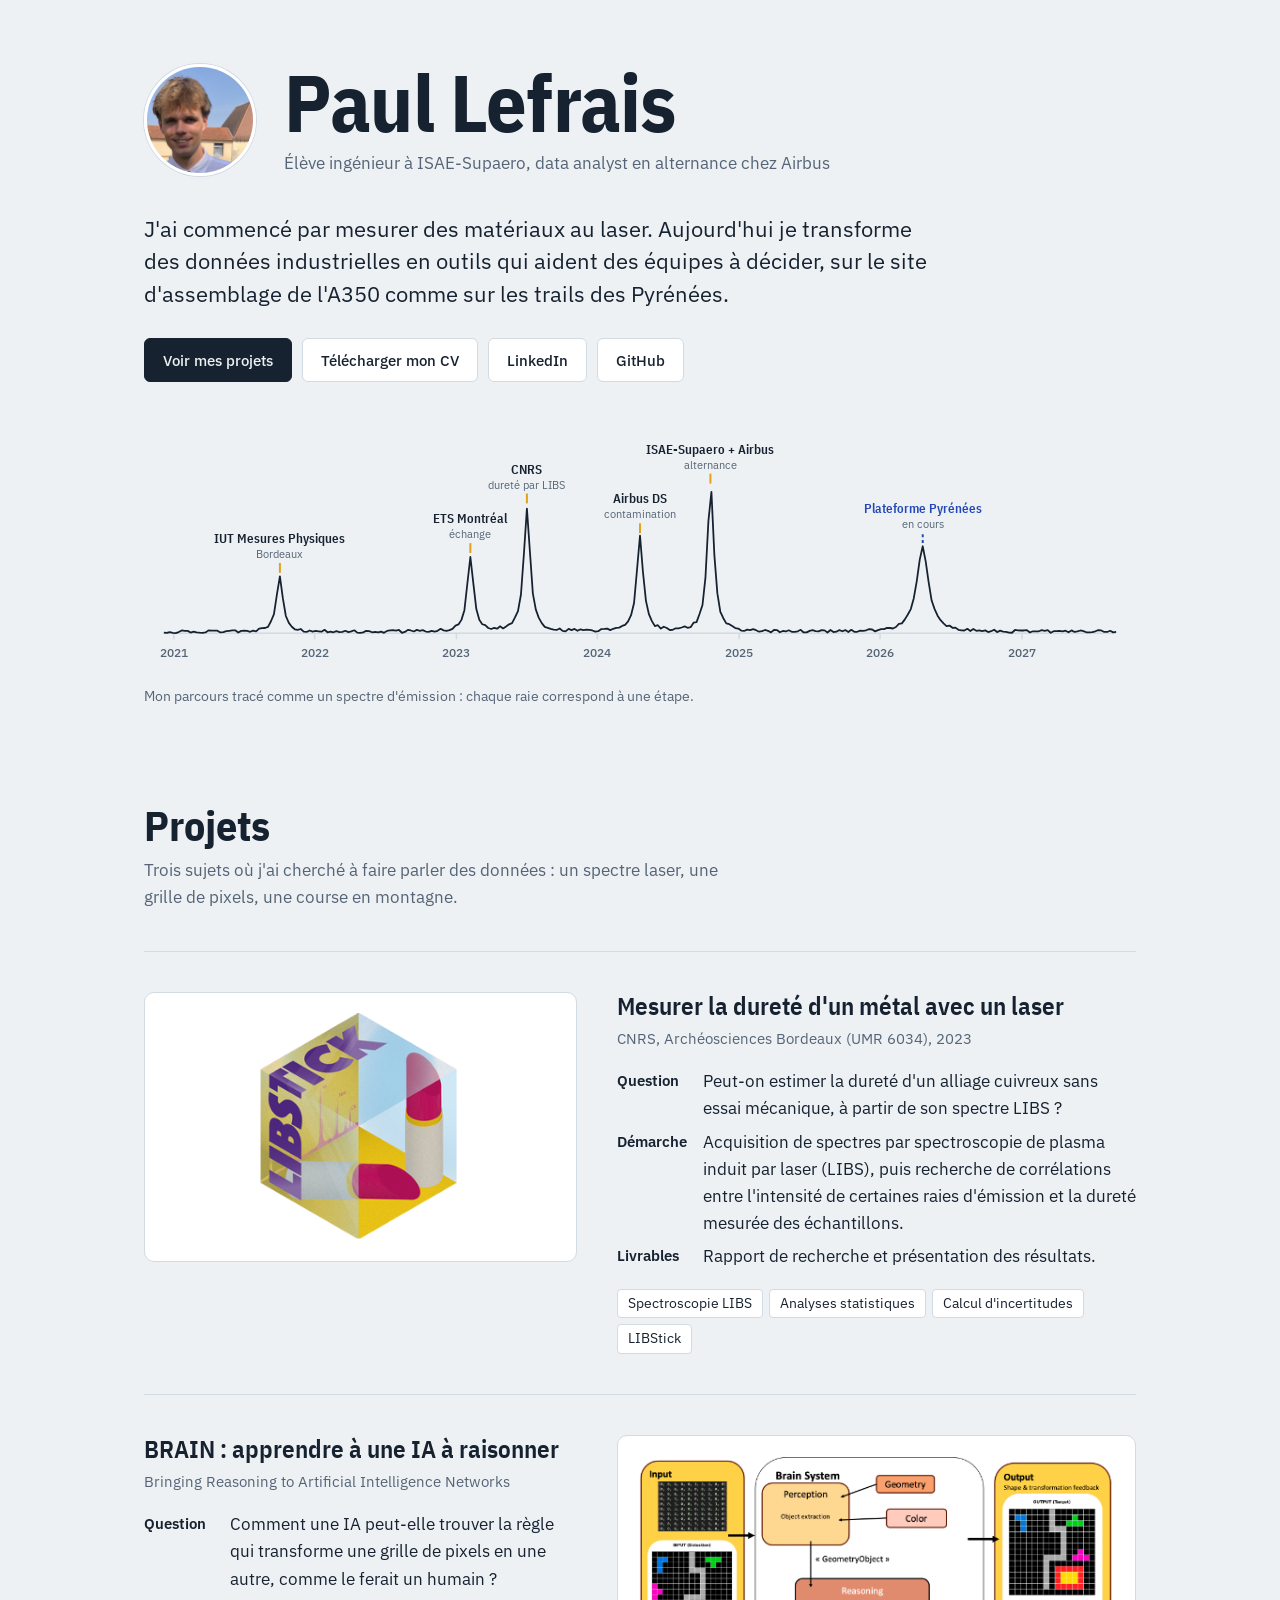
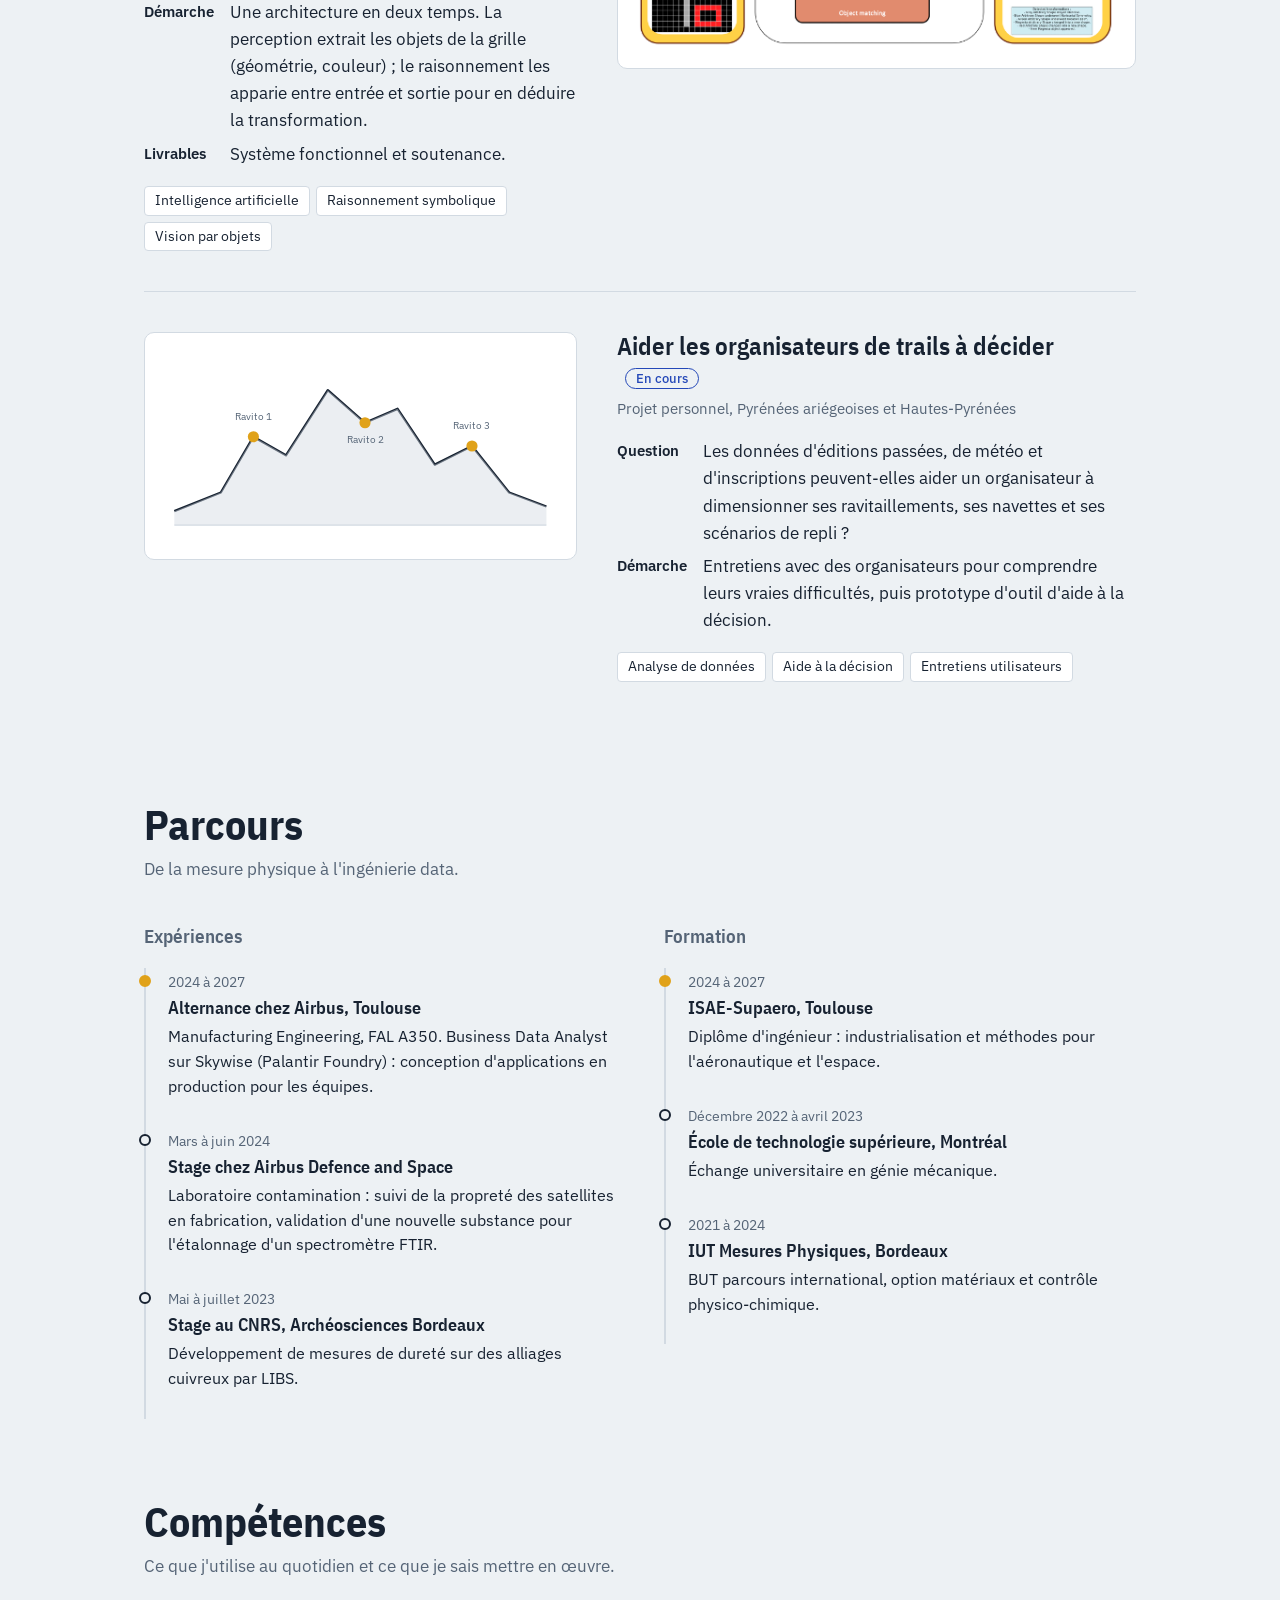
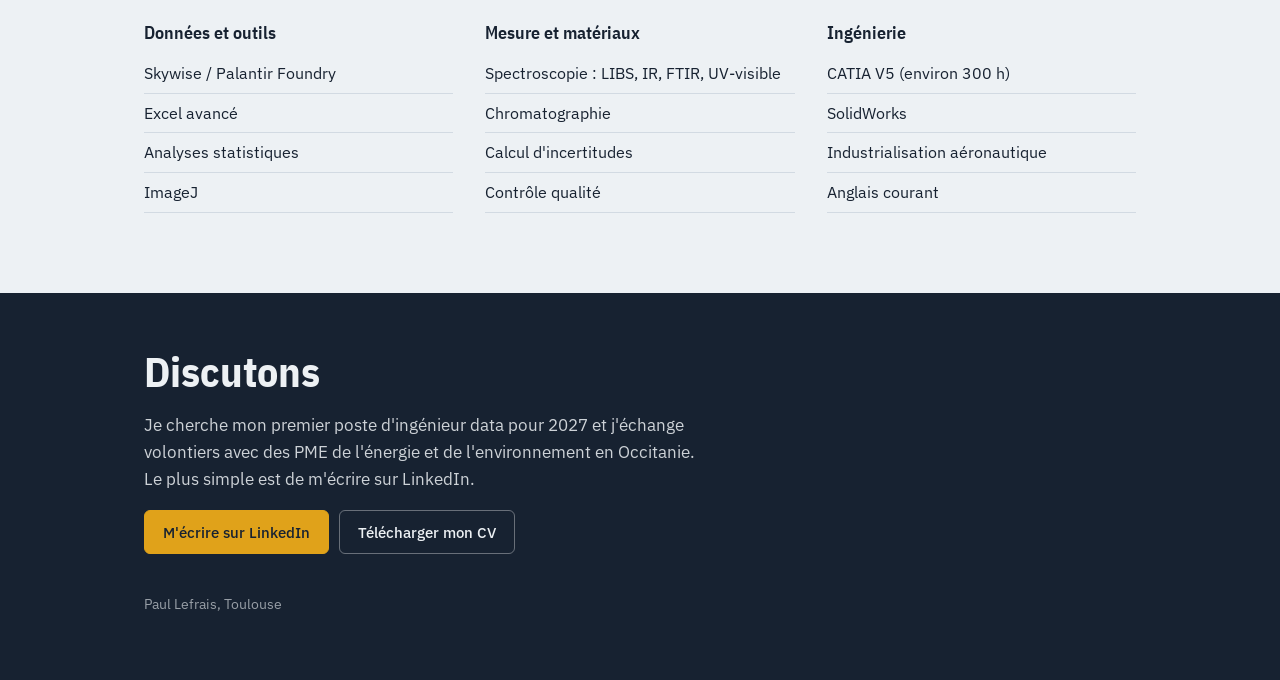
==== index.html @ ea4e1dd1 "Add files via upload" ====
<!DOCTYPE html>
<html lang="fr">
<head>
<meta charset="utf-8">
<meta name="viewport" content="width=device-width, initial-scale=1, viewport-fit=cover">
<title>Paul Lefrais | Ingénieur data, de la mesure à la décision</title>
<meta name="description" content="Élève ingénieur à ISAE-Supaero et data analyst en alternance chez Airbus. Projets : dureté des métaux par LIBS, raisonnement en IA, aide à la décision pour les trails pyrénéens.">
<meta property="og:title" content="Paul Lefrais | De la mesure à la décision">
<meta property="og:description" content="Élève ingénieur ISAE-Supaero, data analyst en alternance chez Airbus.">
<meta property="og:image" content="photo.jpg">
<link rel="icon" href="data:image/svg+xml,<svg xmlns='http://www.w3.org/2000/svg' viewBox='0 0 32 32'><rect width='32' height='32' rx='6' fill='%23172231'/><path d='M4 24 L10 24 L13 10 L16 24 L19 18 L22 24 L28 24' stroke='%23F2B632' stroke-width='2.5' fill='none'/></svg>">
<link rel="preconnect" href="https://fonts.googleapis.com">
<link rel="preconnect" href="https://fonts.gstatic.com" crossorigin>
<link href="https://fonts.googleapis.com/css2?family=IBM+Plex+Sans+Condensed:wght@500;600;700&family=IBM+Plex+Sans:ital,wght@0,400;0,500;0,600;1,400&display=swap" rel="stylesheet">
<style>
:root{
  --mist:#EDF1F4; --paper:#FFFFFF; --ink:#172231; --muted:#556476;
  --rule:#D2DAE2; --accent:#2448B8; --signal:#E0A21A;
  --sans:"IBM Plex Sans",system-ui,-apple-system,"Segoe UI",Roboto,sans-serif;
  --cond:"IBM Plex Sans Condensed","Arial Narrow",system-ui,sans-serif;
  box-sizing:border-box;
  padding-top:env(safe-area-inset-top,0px); padding-bottom:env(safe-area-inset-bottom,0px);
}
@media (prefers-color-scheme:dark){
  :root:not([data-theme="light"]){
    --mist:#0F1722; --paper:#162131; --ink:#E6ECF2; --muted:#9AA9BA;
    --rule:#2A3950; --accent:#7F9CFF; --signal:#F2B632;
  }
}
:root[data-theme="dark"]{
  --mist:#0F1722; --paper:#162131; --ink:#E6ECF2; --muted:#9AA9BA;
  --rule:#2A3950; --accent:#7F9CFF; --signal:#F2B632;
}
*,*::before,*::after{box-sizing:inherit}
html{scroll-behavior:smooth; scroll-padding-top:env(safe-area-inset-top,0px)}
body{margin:0; background:var(--mist); color:var(--ink); font:400 1.0625rem/1.6 var(--sans); -webkit-font-smoothing:antialiased}
img{max-width:100%; height:auto; display:block}
a{color:var(--accent); text-underline-offset:3px}
a:focus-visible,button:focus-visible{outline:3px solid var(--signal); outline-offset:3px; border-radius:4px}
.wrap{max-width:1040px; margin:0 auto; padding:0 24px}

/* ---------- Hero ---------- */
.hero{padding:64px 0 24px}
.id{display:flex; gap:28px; align-items:center}
.id img{width:112px; height:112px; border-radius:50%; object-fit:cover; flex:none; border:3px solid var(--paper); box-shadow:0 0 0 1px var(--rule)}
h1{font:700 clamp(2.8rem,7vw,5rem)/0.95 var(--cond); letter-spacing:-0.01em; margin:0}
.role{margin:10px 0 0; color:var(--muted); font-size:1.05rem}
.pitch{max-width:62ch; font-size:clamp(1.15rem,2.2vw,1.35rem); line-height:1.5; margin:36px 0 28px}
.actions{display:flex; flex-wrap:wrap; gap:10px}
.btn{display:inline-flex; align-items:center; gap:8px; padding:11px 18px; border-radius:6px; font:500 0.95rem var(--sans); text-decoration:none; border:1px solid var(--rule); color:var(--ink); background:var(--paper)}
.btn:hover{border-color:var(--ink)}
.btn.primary{background:var(--ink); color:var(--mist); border-color:var(--ink)}
.btn.primary:hover{background:var(--accent); border-color:var(--accent)}

/* ---------- Spectrum ---------- */
.spec-box{margin:48px 0 0; overflow-x:auto; -webkit-overflow-scrolling:touch}
.spectrum{width:100%; min-width:760px; height:auto; display:block}
.spectrum .axis,.spectrum .tick{stroke:var(--rule); stroke-width:1.5}
.spectrum .year{font:500 12px var(--sans); fill:var(--muted); text-anchor:middle}
.spectrum .trace{fill:none; stroke:var(--ink); stroke-width:1.8; stroke-linejoin:round; stroke-dasharray:1; stroke-dashoffset:0}
.spectrum .lead{stroke:var(--signal); stroke-width:2}
.spectrum .p1{font:600 13px var(--cond); fill:var(--ink); text-anchor:middle}
.spectrum .p2{font:400 11.5px var(--sans); fill:var(--muted); text-anchor:middle}
.spectrum .current .p1{fill:var(--accent)}
.spectrum .current .lead{stroke:var(--accent); stroke-dasharray:3 3}
.swipe{display:none}
@media (max-width:760px){.swipe{display:inline}}
.spec-caption{font-size:0.9rem; color:var(--muted); margin:6px 0 0}
@media (prefers-reduced-motion:no-preference){
  .spectrum .trace{stroke-dashoffset:1; animation:draw 2.2s cubic-bezier(.45,.05,.25,1) .2s forwards}
  .spectrum .peak{opacity:0; animation:show .5s ease forwards}
  .spectrum .peak:nth-of-type(1){animation-delay:.6s}
  .spectrum .peak:nth-of-type(2){animation-delay:.9s}
  .spectrum .peak:nth-of-type(3){animation-delay:1.05s}
  .spectrum .peak:nth-of-type(4){animation-delay:1.35s}
  .spectrum .peak:nth-of-type(5){animation-delay:1.5s}
  .spectrum .peak:nth-of-type(6){animation-delay:2s}
}
@keyframes draw{to{stroke-dashoffset:0}}
@keyframes show{to{opacity:1}}

/* ---------- Sections ---------- */
section{padding:72px 0 8px}
h2{font:700 clamp(1.9rem,4vw,2.6rem)/1.1 var(--cond); margin:0 0 8px}
.lede{color:var(--muted); margin:0 0 40px; max-width:60ch}

/* Projects */
.project{display:grid; grid-template-columns:minmax(0,5fr) minmax(0,6fr); gap:40px; align-items:start; padding:40px 0; border-top:1px solid var(--rule)}
.project:nth-of-type(even) .fig{order:2}
.fig{background:var(--paper); border:1px solid var(--rule); border-radius:10px; padding:20px; display:flex; align-items:center; justify-content:center; min-height:220px}
.fig.logo img{max-width:200px}
.fig svg{width:100%; height:auto}
.project h3{font:600 1.55rem/1.2 var(--cond); margin:0 0 4px}
.ctx{color:var(--muted); font-size:0.95rem; margin:0 0 18px}
.status{display:inline-block; font:500 0.8rem var(--sans); color:var(--accent); border:1px solid currentColor; border-radius:99px; padding:1px 10px; margin-left:8px; vertical-align:middle}
.project dl{margin:0; display:grid; grid-template-columns:auto 1fr; gap:6px 16px}
.project dt{font-weight:600; font-size:0.95rem}
.project dd{margin:0; max-width:58ch}
.tools{display:flex; flex-wrap:wrap; gap:6px; margin:18px 0 0; padding:0; list-style:none}
.tools li{font-size:0.85rem; padding:3px 10px; border-radius:4px; background:var(--paper); border:1px solid var(--rule)}
.links{margin:16px 0 0; display:flex; gap:18px; flex-wrap:wrap; font-weight:500}

/* Timeline */
.cols{display:grid; grid-template-columns:1fr 1fr; gap:48px}
h3.col{font:600 1.2rem var(--cond); margin:0 0 20px; color:var(--muted)}
.tl{list-style:none; margin:0; padding:0; border-left:2px solid var(--rule)}
.tl li{position:relative; padding:0 0 28px 22px}
.tl li::before{content:""; position:absolute; left:-7px; top:7px; width:12px; height:12px; border-radius:50%; background:var(--mist); border:2px solid var(--ink)}
.tl li.now::before{background:var(--signal); border-color:var(--signal)}
.when{font-size:0.88rem; color:var(--muted)}
.tl strong{display:block; font:600 1.1rem/1.3 var(--cond); margin:2px 0 4px}
.tl p{margin:0; font-size:0.97rem}

/* Skills */
.skills{display:grid; grid-template-columns:repeat(3,minmax(0,1fr)); gap:32px}
.skills h3{font:600 1.15rem var(--cond); margin:0 0 10px}
.skills ul{margin:0; padding:0; list-style:none}
.skills li{padding:7px 0; border-bottom:1px solid var(--rule); font-size:0.97rem}

/* Contact */
.contact{margin:72px 0 0; padding:56px 0 64px; background:var(--ink); color:var(--mist)}
.contact h2{color:var(--mist)}
.contact p{max-width:56ch; opacity:.85}
.contact .btn{background:transparent; color:var(--mist); border-color:rgba(255,255,255,.35)}
.contact .btn:hover{border-color:var(--signal)}
.contact .btn.primary{background:var(--signal); color:#172231; border-color:var(--signal)}
footer{font-size:0.85rem; opacity:.6; margin-top:40px}

@media (max-width:760px){
  .hero{padding-top:40px}
  .id{gap:18px}
  .id img{width:84px; height:84px}
  .project{grid-template-columns:1fr; gap:24px}
  .project:nth-of-type(even) .fig{order:0}
  .cols,.skills{grid-template-columns:1fr; gap:36px}
}
</style>
</head>
<body>

<header class="hero"><div class="wrap">
  <div class="id">
    <img src="photo.jpg" alt="Photo de Paul Lefrais" width="112" height="112">
    <div>
      <h1>Paul Lefrais</h1>
      <p class="role">Élève ingénieur à ISAE-Supaero, data analyst en alternance chez Airbus</p>
    </div>
  </div>
  <p class="pitch">J'ai commencé par mesurer des matériaux au laser. Aujourd'hui je transforme des données industrielles en outils qui aident des équipes à décider, sur le site d'assemblage de l'A350 comme sur les trails des Pyrénées.</p>
  <nav class="actions" aria-label="Liens principaux">
    <a class="btn primary" href="#projets">Voir mes projets</a>
    <a class="btn" href="cv.pdf" download>Télécharger mon CV</a>
    <a class="btn" href="https://www.linkedin.com/in/paullefrais" target="_blank" rel="noopener">LinkedIn</a>
    <a class="btn" href="https://github.com/paullefrais" target="_blank" rel="noopener">GitHub</a>
  </nav>
  <figure class="spec-box" style="margin-left:0;margin-right:0">
    <svg class="spectrum" viewBox="0 0 1000 250" role="img" aria-labelledby="spec-t spec-d"><title id="spec-t">Mon parcours sous forme de spectre</title><desc id="spec-d">Chaque pic correspond à une étape : IUT Mesures Physiques, ETS Montréal, CNRS, Airbus Defence and Space, ISAE-Supaero et Airbus, plateforme Pyrénées.</desc>
<line class="axis" x1="20" y1="205" x2="980" y2="205"/>
<line class="tick" x1="30" y1="205" x2="30" y2="211"/><text class="year" x="30" y="229">2021</text>
<line class="tick" x1="172" y1="205" x2="172" y2="211"/><text class="year" x="172" y="229">2022</text>
<line class="tick" x1="315" y1="205" x2="315" y2="211"/><text class="year" x="315" y="229">2023</text>
<line class="tick" x1="457" y1="205" x2="457" y2="211"/><text class="year" x="457" y="229">2024</text>
<line class="tick" x1="600" y1="205" x2="600" y2="211"/><text class="year" x="600" y="229">2025</text>
<line class="tick" x1="742" y1="205" x2="742" y2="211"/><text class="year" x="742" y="229">2026</text>
<line class="tick" x1="885" y1="205" x2="885" y2="211"/><text class="year" x="885" y="229">2027</text>
<path class="trace" pathLength="1" d="M20,204.2 L23,204.6 L26,203.7 L29,204.4 L32,204.7 L35,203.7 L38,202.1 L41,202.4 L44,202.5 L47,204.2 L50,203.2 L53,204.0 L56,204.3 L59,204.5 L62,204.1 L65,202.0 L68,202.3 L71,202.3 L74,202.3 L77,204.1 L80,203.7 L83,202.8 L86,202.4 L89,202.0 L92,201.9 L95,204.2 L98,202.5 L101,202.2 L104,202.6 L107,203.4 L110,202.3 L113,203.1 L116,200.2 L119,199.7 L122,199.6 L125,198.4 L128,192.8 L131,185.6 L134,165.6 L137,147.5 L140,169.8 L143,187.5 L146,194.4 L149,198.3 L152,200.9 L155,201.4 L158,200.6 L161,203.3 L164,203.6 L167,202.1 L170,203.2 L173,202.6 L176,202.9 L179,203.3 L182,201.4 L185,203.9 L188,203.3 L191,203.9 L194,202.7 L197,203.8 L200,203.5 L203,202.4 L206,203.7 L209,203.0 L212,201.9 L215,204.3 L218,204.5 L221,204.0 L224,202.4 L227,202.8 L230,203.9 L233,203.6 L236,204.1 L239,203.2 L242,204.5 L245,202.5 L248,201.9 L251,201.7 L254,202.3 L257,201.6 L260,204.4 L263,203.6 L266,201.5 L269,202.1 L272,203.1 L275,201.5 L278,202.4 L281,201.7 L284,203.2 L287,203.4 L290,202.6 L293,203.3 L296,202.4 L299,200.4 L302,202.0 L305,202.5 L308,201.8 L311,200.5 L314,197.2 L317,196.0 L320,191.4 L323,181.6 L326,154.5 L329,128.0 L332,154.6 L335,180.5 L338,191.3 L341,195.8 L344,196.7 L347,199.6 L350,200.6 L353,199.5 L356,200.3 L359,197.9 L362,200.0 L365,198.0 L368,195.9 L371,194.7 L374,188.9 L377,182.6 L380,165.8 L383,124.5 L386,79.3 L389,122.2 L392,164.9 L395,181.1 L398,189.4 L401,194.7 L404,198.5 L407,199.4 L410,200.4 L413,201.2 L416,201.6 L419,200.1 L422,202.5 L425,203.0 L428,200.5 L431,201.7 L434,200.5 L437,202.4 L440,200.9 L443,201.7 L446,201.3 L449,201.4 L452,202.1 L455,203.3 L458,202.8 L461,200.7 L464,200.5 L467,200.2 L470,201.7 L473,200.4 L476,199.4 L479,199.2 L482,197.5 L485,196.5 L488,193.0 L491,186.7 L494,174.4 L497,140.9 L500,106.4 L503,143.4 L506,172.2 L509,185.7 L512,192.7 L515,197.6 L518,196.8 L521,200.2 L524,198.3 L527,199.6 L530,201.6 L533,201.4 L536,199.9 L539,199.9 L542,199.1 L545,198.0 L548,199.4 L551,198.8 L554,194.2 L557,193.7 L560,185.5 L563,176.4 L566,148.5 L569,91.3 L572,62.3 L575,126.7 L578,164.7 L581,183.3 L584,189.7 L587,194.9 L590,195.7 L593,197.6 L596,199.6 L599,200.2 L602,202.2 L605,202.6 L608,201.2 L611,201.8 L614,200.8 L617,201.8 L620,203.3 L623,202.7 L626,201.6 L629,202.4 L632,204.0 L635,201.6 L638,201.7 L641,203.9 L644,202.6 L647,203.1 L650,201.9 L653,203.4 L656,203.6 L659,202.9 L662,201.4 L665,204.1 L668,204.0 L671,202.5 L674,201.7 L677,202.8 L680,203.0 L683,201.7 L686,202.0 L689,204.1 L692,201.6 L695,203.7 L698,203.3 L701,201.7 L704,202.9 L707,201.7 L710,203.6 L713,201.4 L716,203.4 L719,203.4 L722,202.3 L725,202.6 L728,201.9 L731,200.7 L734,201.1 L737,203.0 L740,201.8 L743,200.8 L746,200.7 L749,199.5 L752,199.6 L755,200.1 L758,198.6 L761,195.4 L764,194.9 L767,190.9 L770,186.0 L773,180.5 L776,169.5 L779,152.3 L782,130.7 L785,117.2 L788,132.4 L791,153.5 L794,171.9 L797,180.6 L800,187.2 L803,191.7 L806,194.9 L809,197.7 L812,197.1 L815,199.4 L818,199.2 L821,201.4 L824,202.0 L827,202.1 L830,200.4 L833,202.6 L836,200.6 L839,202.4 L842,201.9 L845,202.7 L848,202.0 L851,203.7 L854,202.8 L857,201.3 L860,203.7 L863,202.3 L866,203.3 L869,203.4 L872,204.3 L875,204.4 L878,201.6 L881,202.0 L884,202.1 L887,202.1 L890,201.7 L893,204.1 L896,202.9 L899,203.1 L902,202.9 L905,201.8 L908,202.4 L911,201.8 L914,204.4 L917,202.8 L920,202.7 L923,202.5 L926,202.9 L929,202.3 L932,203.9 L935,202.0 L938,203.6 L941,203.0 L944,202.1 L947,202.7 L950,203.9 L953,204.1 L956,203.8 L959,202.9 L962,201.8 L965,202.1 L968,203.6 L971,203.6 L974,202.4 L977,204.0 L980,203.6"/>
<g class="peak"><line class="lead" x1="137" y1="144" x2="137" y2="134"/><text class="p1" x="137" y="114">IUT Mesures Physiques</text><text class="p2" x="137" y="129">Bordeaux</text></g>
<g class="peak"><line class="lead" x1="329" y1="124" x2="329" y2="114"/><text class="p1" x="329" y="94">ETS Montréal</text><text class="p2" x="329" y="109">échange</text></g>
<g class="peak"><line class="lead" x1="386" y1="74" x2="386" y2="64"/><text class="p1" x="386" y="44">CNRS</text><text class="p2" x="386" y="59">dureté par LIBS</text></g>
<g class="peak"><line class="lead" x1="500" y1="104" x2="500" y2="94"/><text class="p1" x="500" y="74">Airbus DS</text><text class="p2" x="500" y="89">contamination</text></g>
<g class="peak"><line class="lead" x1="571" y1="54" x2="571" y2="44"/><text class="p1" x="571" y="24">ISAE-Supaero + Airbus</text><text class="p2" x="571" y="39">alternance</text></g>
<g class="peak current"><line class="lead" x1="785" y1="114" x2="785" y2="104"/><text class="p1" x="785" y="84">Plateforme Pyrénées</text><text class="p2" x="785" y="99">en cours</text></g>
</svg>
  </figure>
  <p class="spec-caption">Mon parcours tracé comme un spectre d'émission : chaque raie correspond à une étape.<span class="swipe"> Fais glisser le graphique pour voir la suite.</span></p>
</div></header>

<main>
<section id="projets"><div class="wrap">
  <h2>Projets</h2>
  <p class="lede">Trois sujets où j'ai cherché à faire parler des données : un spectre laser, une grille de pixels, une course en montagne.</p>

  <article class="project">
    <div class="fig logo"><img src="libstick.png" alt="Logo de l'application LIBStick" width="232" height="264" loading="lazy"></div>
    <div>
      <h3>Mesurer la dureté d'un métal avec un laser</h3>
      <p class="ctx">CNRS, Archéosciences Bordeaux (UMR 6034), 2023</p>
      <dl>
        <dt>Question</dt><dd>Peut-on estimer la dureté d'un alliage cuivreux sans essai mécanique, à partir de son spectre LIBS ?</dd>
        <dt>Démarche</dt><dd>Acquisition de spectres par spectroscopie de plasma induit par laser (LIBS), puis recherche de corrélations entre l'intensité de certaines raies d'émission et la dureté mesurée des échantillons.</dd>
        <dt>Livrables</dt><dd>Rapport de recherche et présentation des résultats.</dd>
      </dl>
      <ul class="tools"><li>Spectroscopie LIBS</li><li>Analyses statistiques</li><li>Calcul d'incertitudes</li><li>LIBStick</li></ul>
      <!-- Dépose tes fichiers dans le dépôt puis retire les balises de commentaire :
      <p class="links"><a href="libs-rapport.pdf">Lire le rapport</a><a href="libs-diapo.pdf">Voir la présentation</a></p>
      -->
    </div>
  </article>

  <article class="project">
    <div class="fig"><img src="brain.png" alt="Schéma du système BRAIN : une grille d'entrée passe par un module de perception (géométrie, couleur) puis un module de raisonnement qui produit la grille de sortie" width="508" height="204" loading="lazy"></div>
    <div>
      <h3>BRAIN : apprendre à une IA à raisonner</h3>
      <p class="ctx">Bringing Reasoning to Artificial Intelligence Networks</p>
      <dl>
        <dt>Question</dt><dd>Comment une IA peut-elle trouver la règle qui transforme une grille de pixels en une autre, comme le ferait un humain ?</dd>
        <dt>Démarche</dt><dd>Une architecture en deux temps. La perception extrait les objets de la grille (géométrie, couleur) ; le raisonnement les apparie entre entrée et sortie pour en déduire la transformation.</dd>
        <dt>Livrables</dt><dd>Système fonctionnel et soutenance.</dd>
      </dl>
      <ul class="tools"><li>Intelligence artificielle</li><li>Raisonnement symbolique</li><li>Vision par objets</li></ul>
      <!-- <p class="links"><a href="brain-soutenance.pdf">Voir la soutenance</a></p> -->
    </div>
  </article>

  <article class="project">
    <div class="fig">
      <svg viewBox="0 0 420 200" role="img" aria-label="Profil d'altitude d'un trail avec trois ravitaillements">
        <path d="M10 170 L60 150 L95 90 L130 110 L175 40 L215 75 L250 60 L290 120 L330 100 L370 150 L410 165" fill="none" stroke="var(--ink)" stroke-width="2.5" stroke-linejoin="round"/>
        <path d="M10 170 L60 150 L95 90 L130 110 L175 40 L215 75 L250 60 L290 120 L330 100 L370 150 L410 165 L410 185 L10 185 Z" fill="var(--rule)" opacity=".45"/>
        <g font-family="IBM Plex Sans, sans-serif" font-size="11" fill="var(--muted)" text-anchor="middle">
          <circle cx="95" cy="90" r="6" fill="var(--signal)"/><text x="95" y="72">Ravito 1</text>
          <circle cx="215" cy="75" r="6" fill="var(--signal)"/><text x="215" y="97">Ravito 2</text>
          <circle cx="330" cy="100" r="6" fill="var(--signal)"/><text x="330" y="82">Ravito 3</text>
        </g>
        <line x1="10" y1="185" x2="410" y2="185" stroke="var(--rule)" stroke-width="1.5"/>
      </svg>
    </div>
    <div>
      <h3>Aider les organisateurs de trails à décider <span class="status">En cours</span></h3>
      <p class="ctx">Projet personnel, Pyrénées ariégeoises et Hautes-Pyrénées</p>
      <dl>
        <dt>Question</dt><dd>Les données d'éditions passées, de météo et d'inscriptions peuvent-elles aider un organisateur à dimensionner ses ravitaillements, ses navettes et ses scénarios de repli ?</dd>
        <dt>Démarche</dt><dd>Entretiens avec des organisateurs pour comprendre leurs vraies difficultés, puis prototype d'outil d'aide à la décision.</dd>
      </dl>
      <ul class="tools"><li>Analyse de données</li><li>Aide à la décision</li><li>Entretiens utilisateurs</li></ul>
    </div>
  </article>
</div></section>

<section id="parcours"><div class="wrap">
  <h2>Parcours</h2>
  <p class="lede">De la mesure physique à l'ingénierie data.</p>
  <div class="cols">
    <div>
      <h3 class="col">Expériences</h3>
      <ol class="tl" reversed>
        <li class="now"><span class="when">2024 à 2027</span><strong>Alternance chez Airbus, Toulouse</strong><p>Manufacturing Engineering, FAL A350. Business Data Analyst sur Skywise (Palantir Foundry) : conception d'applications en production pour les équipes.</p></li>
        <li><span class="when">Mars à juin 2024</span><strong>Stage chez Airbus Defence and Space</strong><p>Laboratoire contamination : suivi de la propreté des satellites en fabrication, validation d'une nouvelle substance pour l'étalonnage d'un spectromètre FTIR.</p></li>
        <li><span class="when">Mai à juillet 2023</span><strong>Stage au CNRS, Archéosciences Bordeaux</strong><p>Développement de mesures de dureté sur des alliages cuivreux par LIBS.</p></li>
      </ol>
    </div>
    <div>
      <h3 class="col">Formation</h3>
      <ol class="tl" reversed>
        <li class="now"><span class="when">2024 à 2027</span><strong>ISAE-Supaero, Toulouse</strong><p>Diplôme d'ingénieur : industrialisation et méthodes pour l'aéronautique et l'espace.</p></li>
        <li><span class="when">Décembre 2022 à avril 2023</span><strong>École de technologie supérieure, Montréal</strong><p>Échange universitaire en génie mécanique.</p></li>
        <li><span class="when">2021 à 2024</span><strong>IUT Mesures Physiques, Bordeaux</strong><p>BUT parcours international, option matériaux et contrôle physico-chimique.</p></li>
      </ol>
    </div>
  </div>
</div></section>

<section id="competences"><div class="wrap">
  <h2>Compétences</h2>
  <p class="lede">Ce que j'utilise au quotidien et ce que je sais mettre en œuvre.</p>
  <div class="skills">
    <div><h3>Données et outils</h3><ul><li>Skywise / Palantir Foundry</li><li>Excel avancé</li><li>Analyses statistiques</li><li>ImageJ</li></ul></div>
    <div><h3>Mesure et matériaux</h3><ul><li>Spectroscopie : LIBS, IR, FTIR, UV-visible</li><li>Chromatographie</li><li>Calcul d'incertitudes</li><li>Contrôle qualité</li></ul></div>
    <div><h3>Ingénierie</h3><ul><li>CATIA V5 (environ 300 h)</li><li>SolidWorks</li><li>Industrialisation aéronautique</li><li>Anglais courant</li></ul></div>
  </div>
</div></section>
</main>

<div class="contact">
  <div class="wrap">
    <h2>Discutons</h2>
    <p>Je cherche mon premier poste d'ingénieur data pour 2027 et j'échange volontiers avec des PME de l'énergie et de l'environnement en Occitanie. Le plus simple est de m'écrire sur LinkedIn.</p>
    <div class="actions">
      <a class="btn primary" href="https://www.linkedin.com/in/paullefrais" target="_blank" rel="noopener">M'écrire sur LinkedIn</a>
      <!-- <a class="btn" href="mailto:ton.adresse@exemple.com">M'écrire par email</a> -->
      <a class="btn" href="cv.pdf" download>Télécharger mon CV</a>
    </div>
    <footer>Paul Lefrais, Toulouse</footer>
  </div>
</div>

</body>
</html>
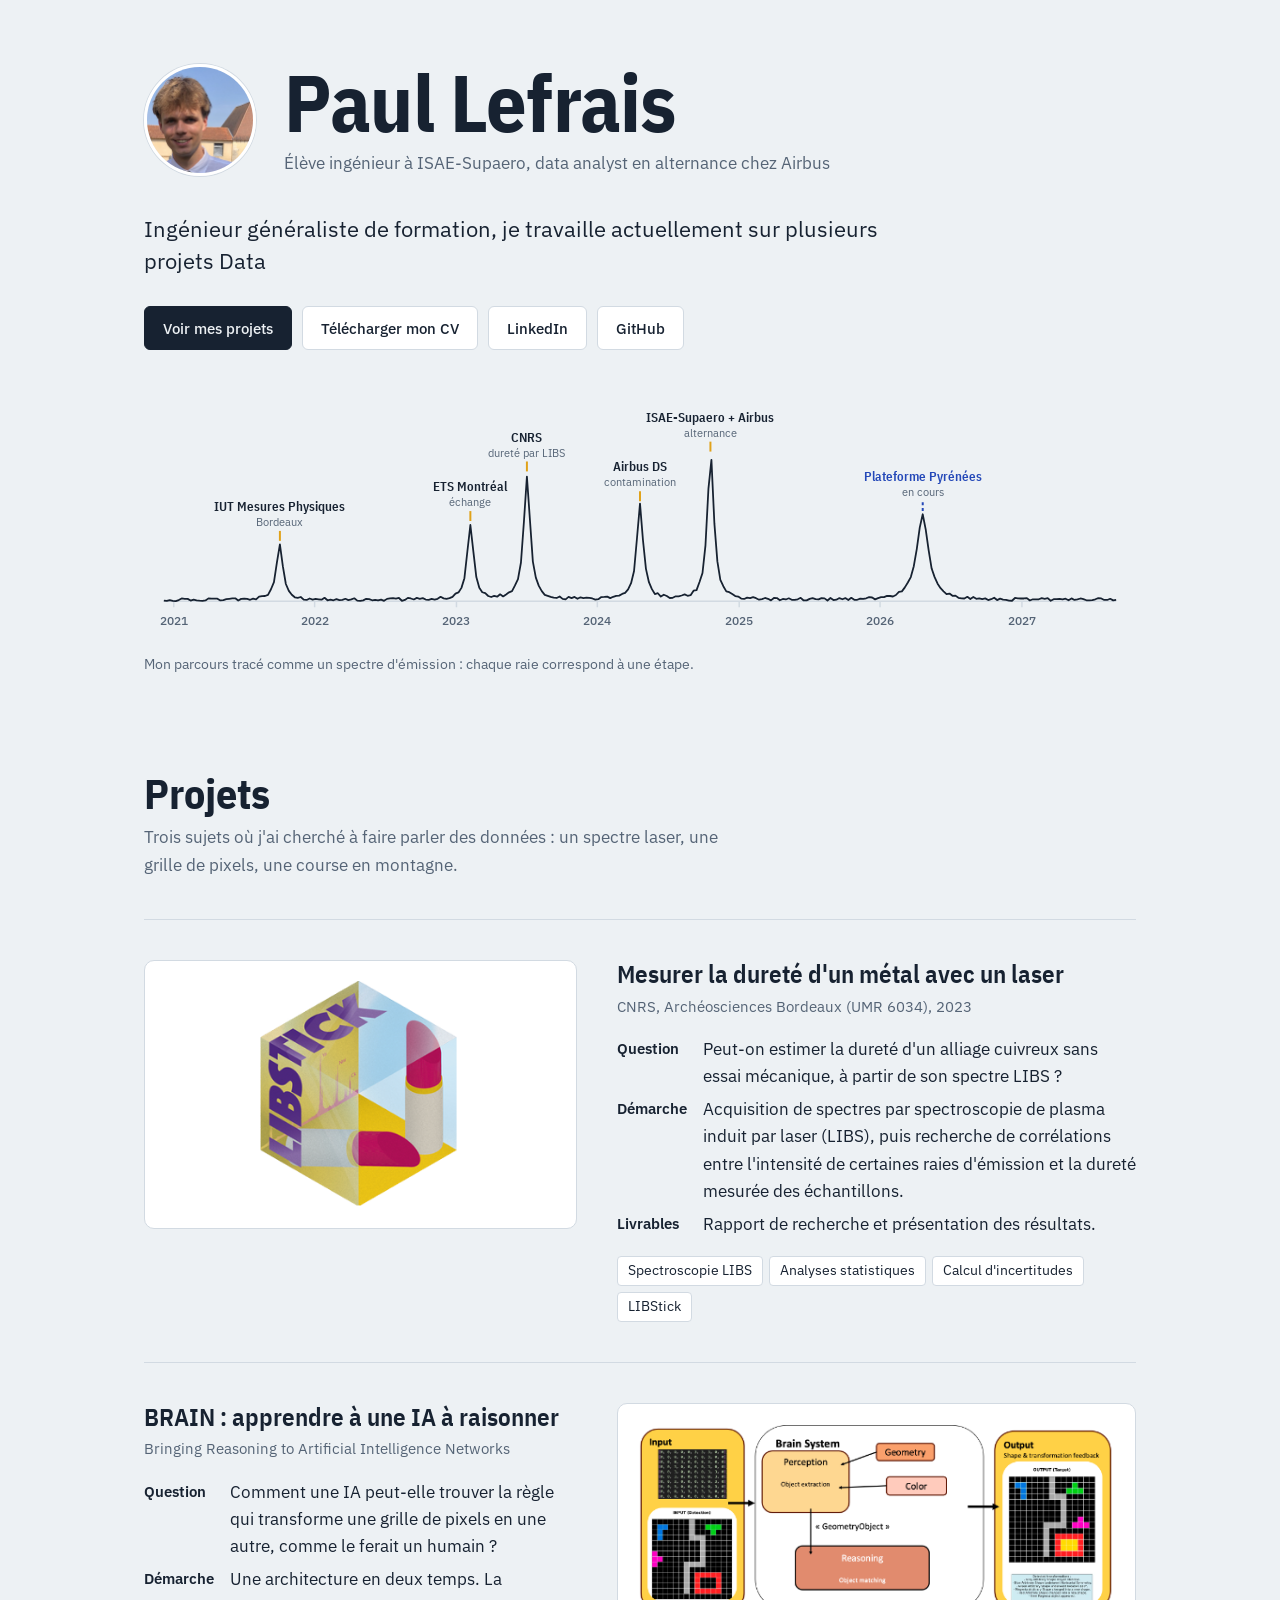
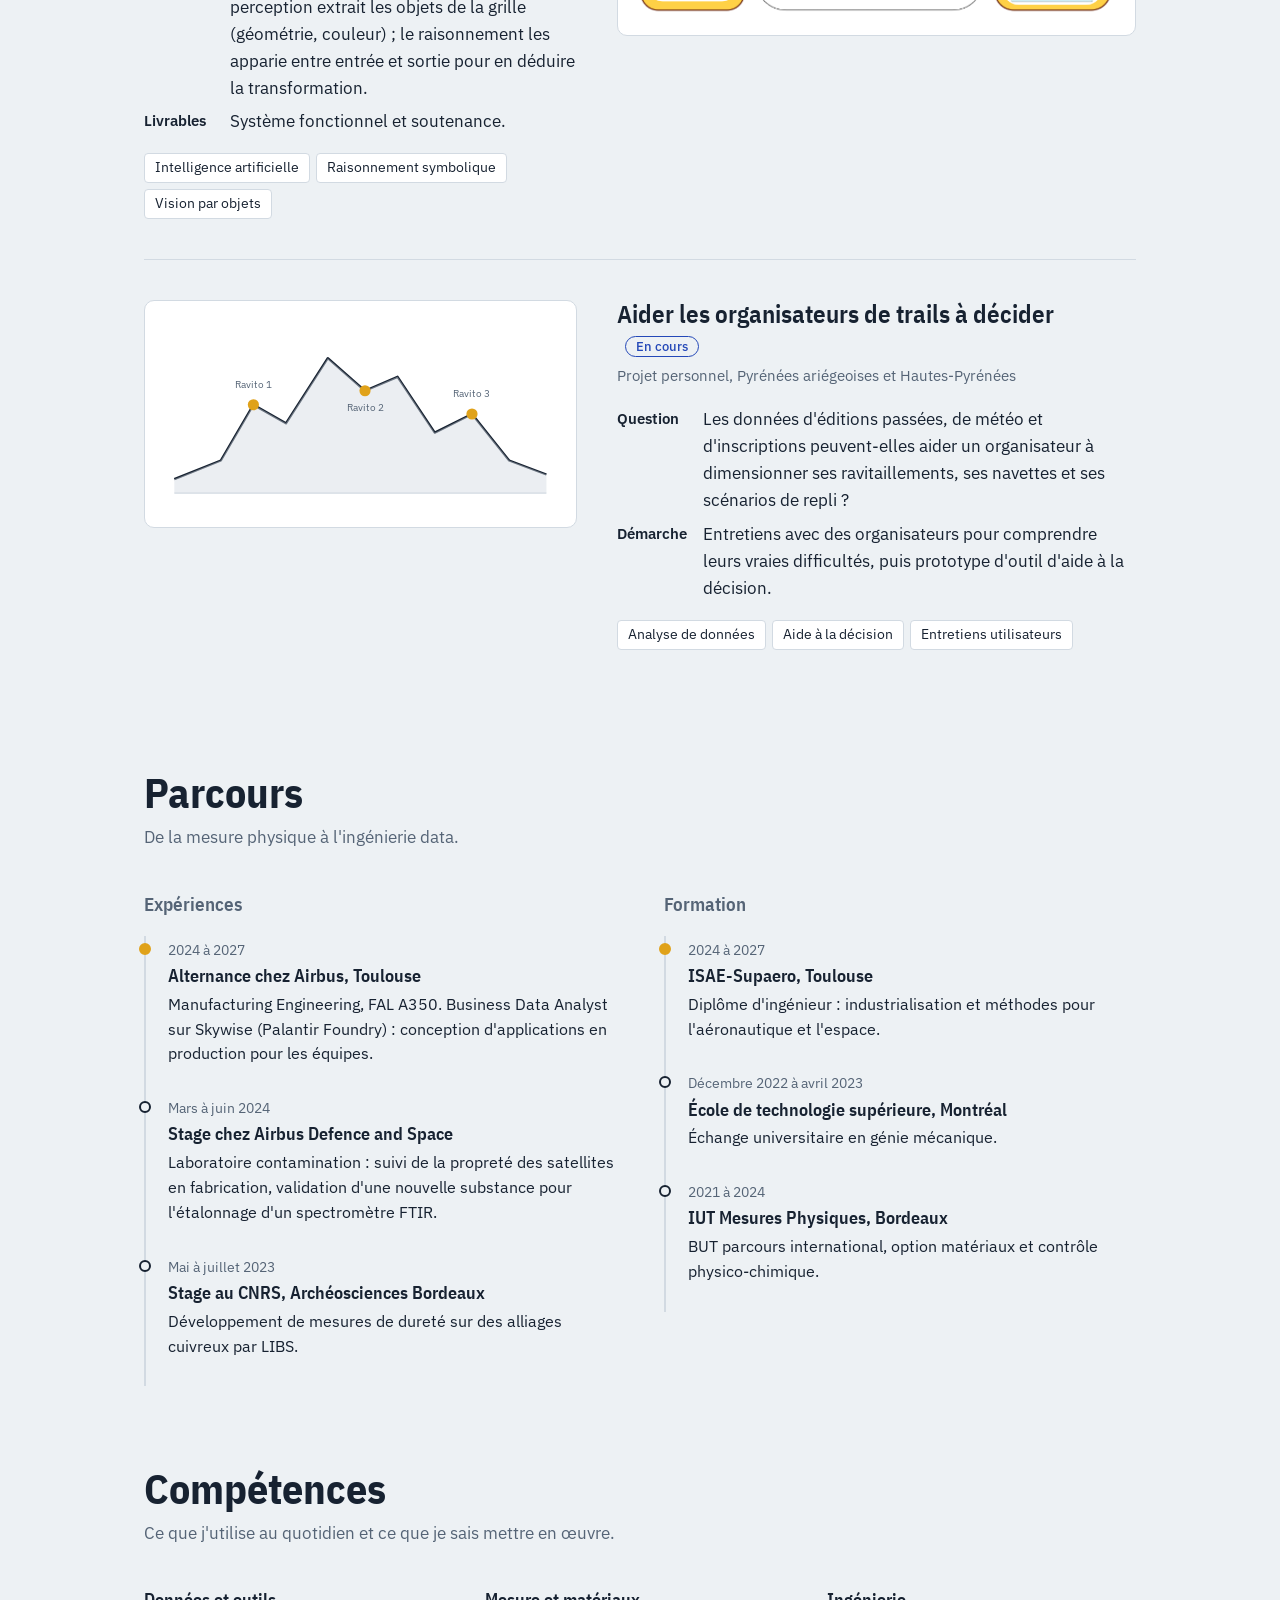
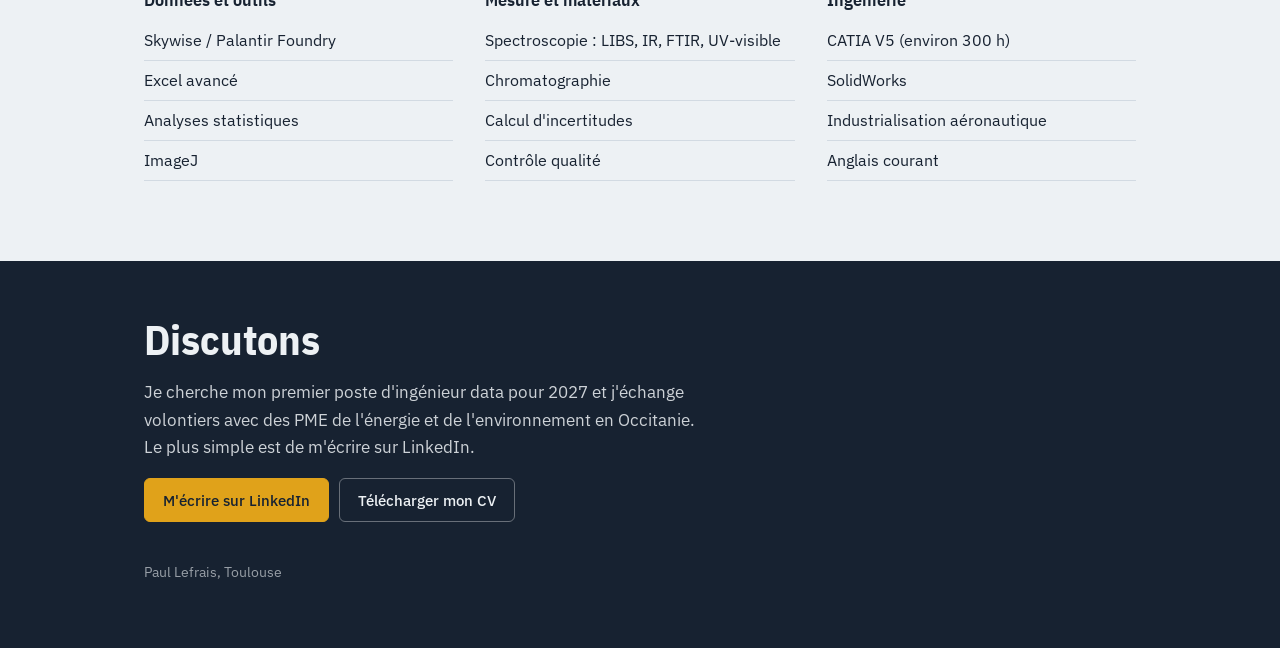
==== commit 75907ee4: "Update pitch description in index.html" ====
--- a/index.html
+++ b/index.html
@@ -3,8 +3,8 @@
 <head>
 <meta charset="utf-8">
 <meta name="viewport" content="width=device-width, initial-scale=1, viewport-fit=cover">
-<title>Paul Lefrais | Ingénieur data, de la mesure à la décision</title>
-<meta name="description" content="Élève ingénieur à ISAE-Supaero et data analyst en alternance chez Airbus. Projets : dureté des métaux par LIBS, raisonnement en IA, aide à la décision pour les trails pyrénéens.">
+<title>Paul LEfrais | Étudiant Ingénieur, Data Analyst chez Airbus </title>
+<meta name="description" content="Élève inGénieur à ISAE-Supaero et data analyst en alternance chez Airbus. Projets : dureté des métaux par LIBS, raisonnement en IA, aide à la décision pour les trails pyrénéens.">
 <meta property="og:title" content="Paul Lefrais | De la mesure à la décision">
 <meta property="og:description" content="Élève ingénieur ISAE-Supaero, data analyst en alternance chez Airbus.">
 <meta property="og:image" content="photo.jpg">
@@ -146,7 +146,7 @@
       <p class="role">Élève ingénieur à ISAE-Supaero, data analyst en alternance chez Airbus</p>
     </div>
   </div>
-  <p class="pitch">J'ai commencé par mesurer des matériaux au laser. Aujourd'hui je transforme des données industrielles en outils qui aident des équipes à décider, sur le site d'assemblage de l'A350 comme sur les trails des Pyrénées.</p>
+  <p class="pitch"> Ingénieur généraliste de formation, je travaille actuellement sur plusieurs projets Data </p>
   <nav class="actions" aria-label="Liens principaux">
     <a class="btn primary" href="#projets">Voir mes projets</a>
     <a class="btn" href="cv.pdf" download>Télécharger mon CV</a>
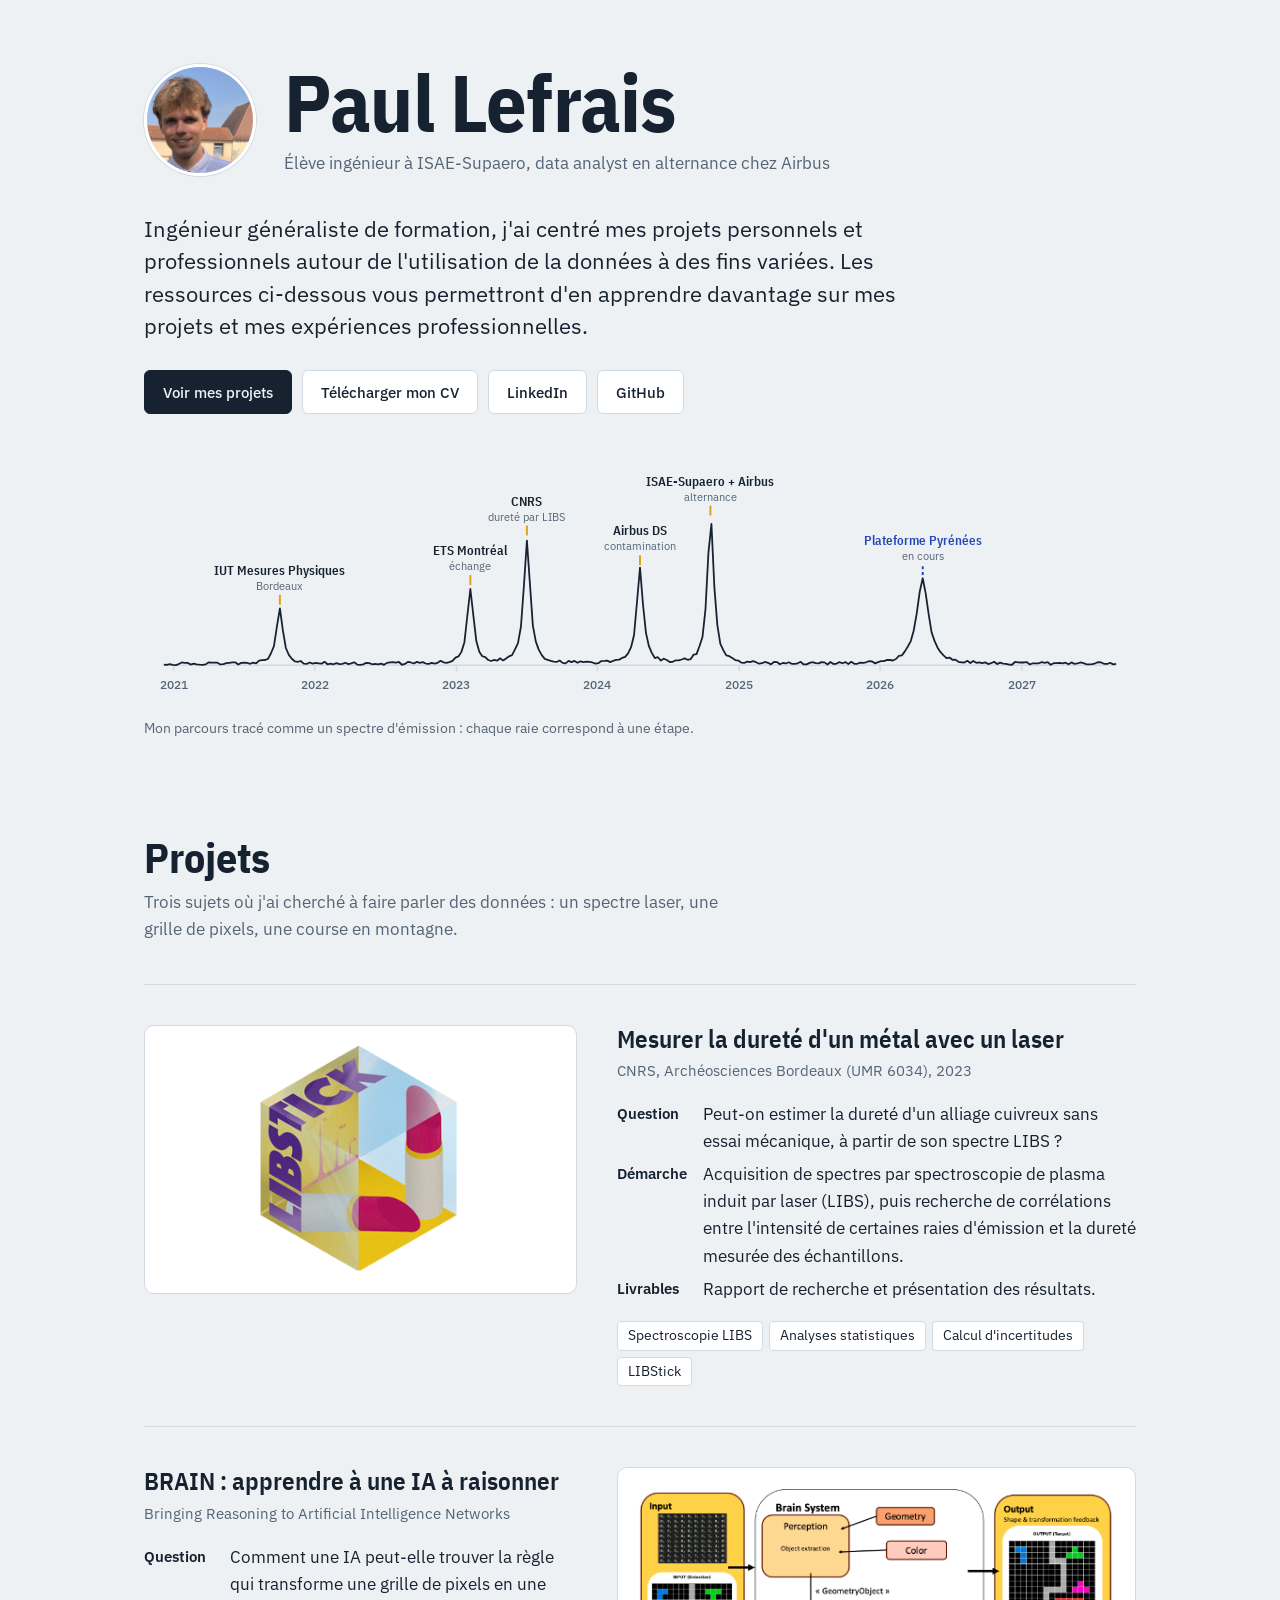
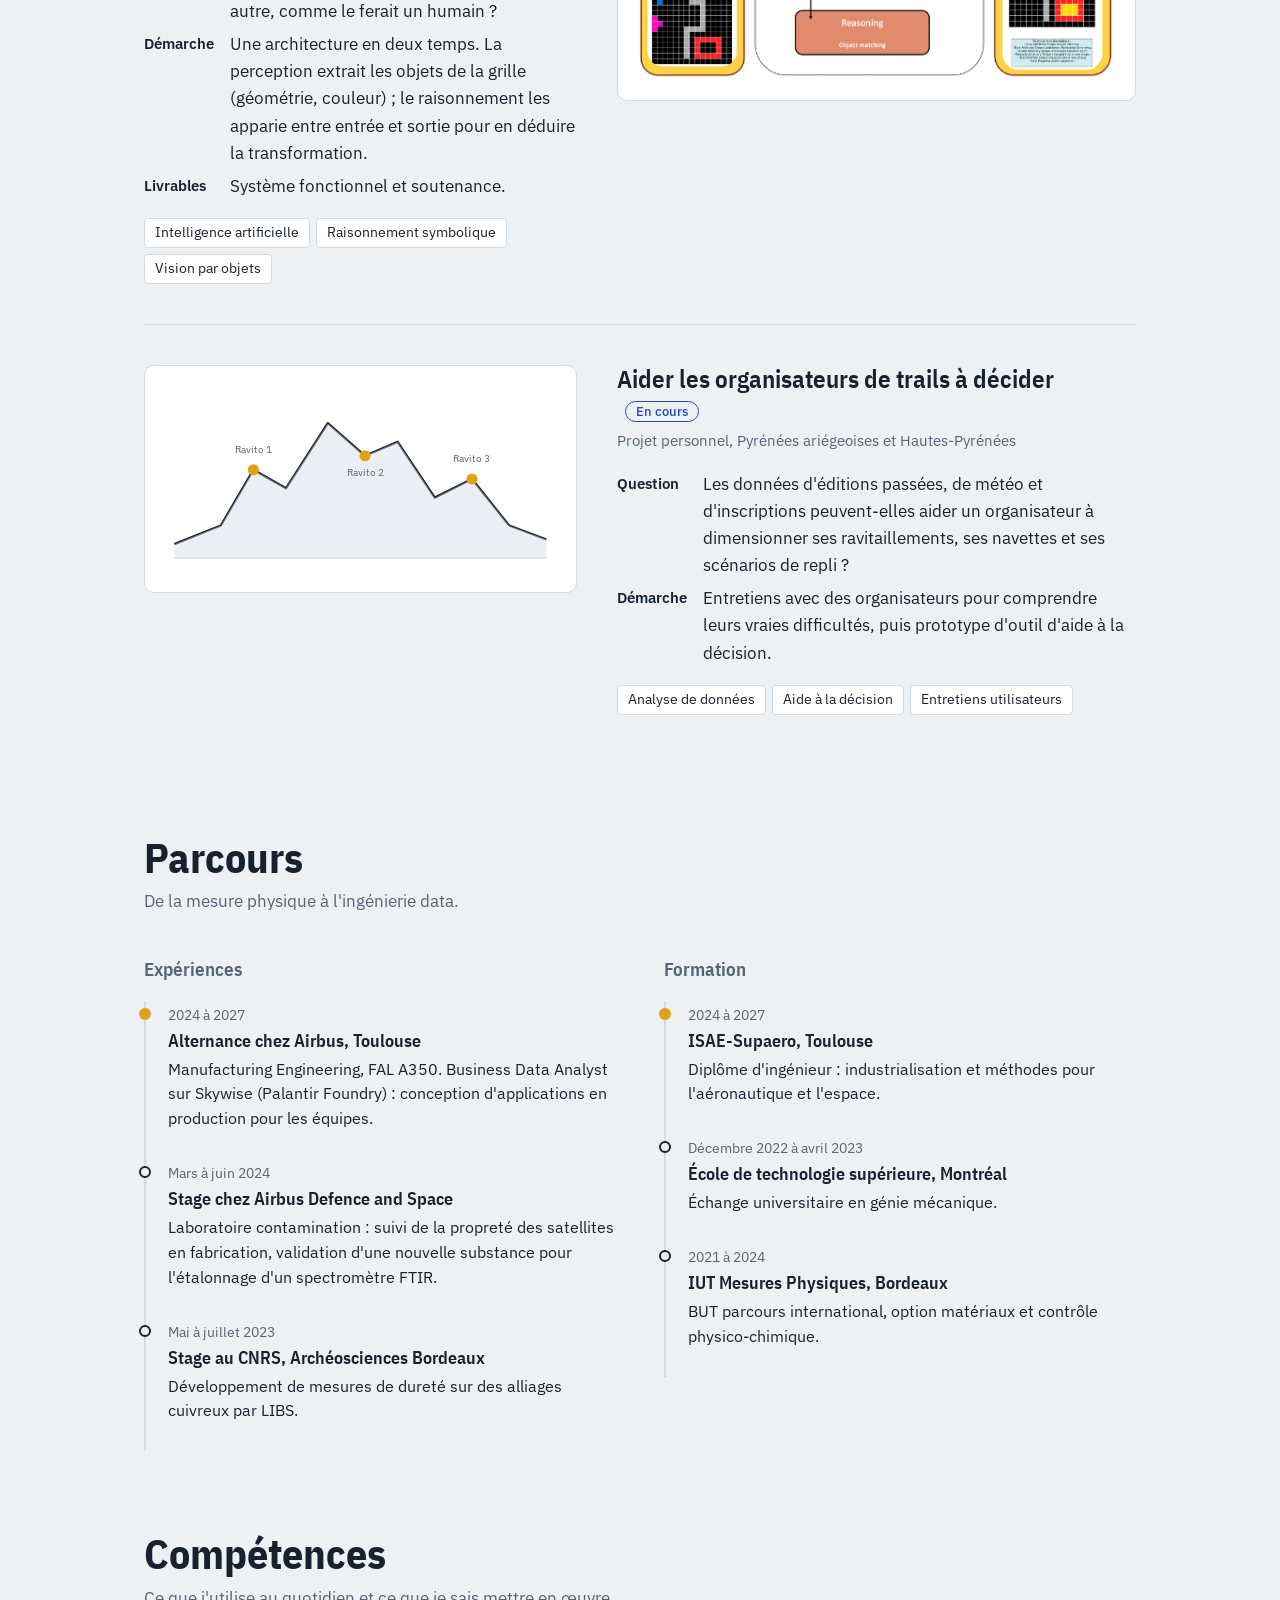
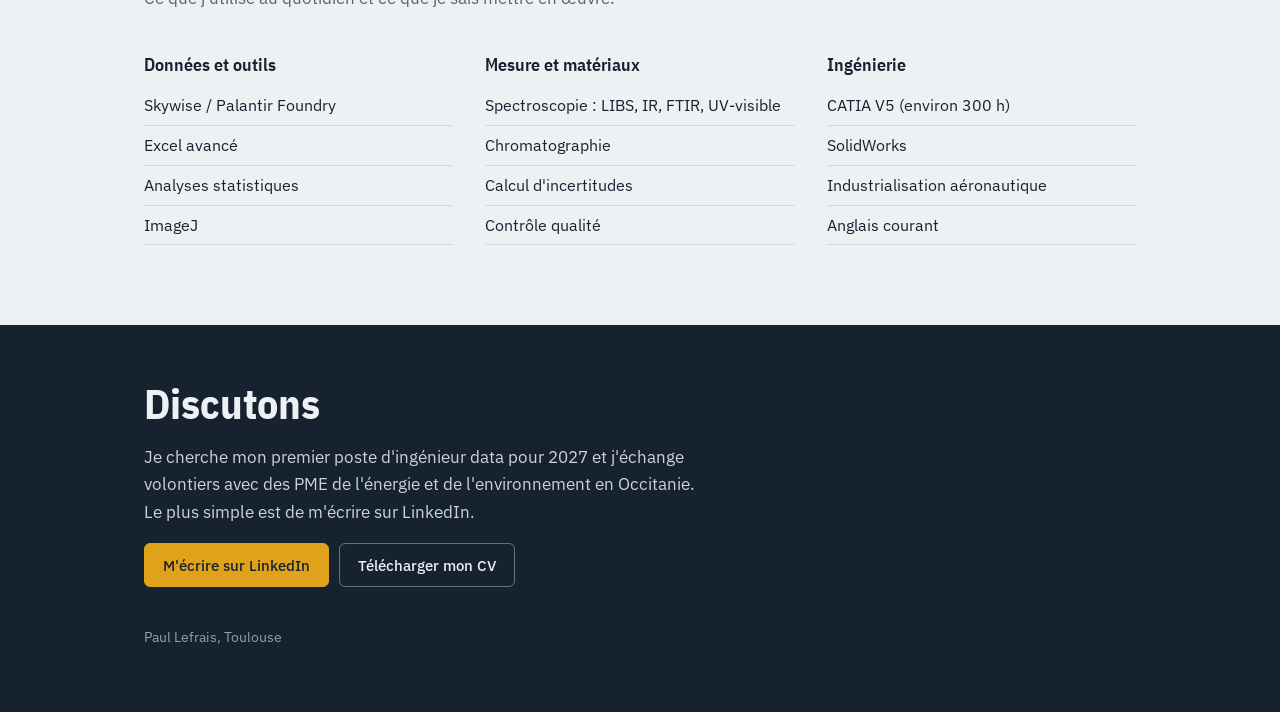
==== commit d75153ea: "Update index.html" ====
--- a/index.html
+++ b/index.html
@@ -146,7 +146,7 @@
       <p class="role">Élève ingénieur à ISAE-Supaero, data analyst en alternance chez Airbus</p>
     </div>
   </div>
-  <p class="pitch"> Ingénieur généraliste de formation, je travaille actuellement sur plusieurs projets Data </p>
+  <p class="pitch"> Ingénieur généraliste de formation, j'ai centré mes projets personnels et professionnels autour de l'utilisation de la données à des fins variées. Les ressources ci-dessous vous permettront d'en apprendre davantage sur mes projets et mes expériences professionnelles.   </p>
   <nav class="actions" aria-label="Liens principaux">
     <a class="btn primary" href="#projets">Voir mes projets</a>
     <a class="btn" href="cv.pdf" download>Télécharger mon CV</a>
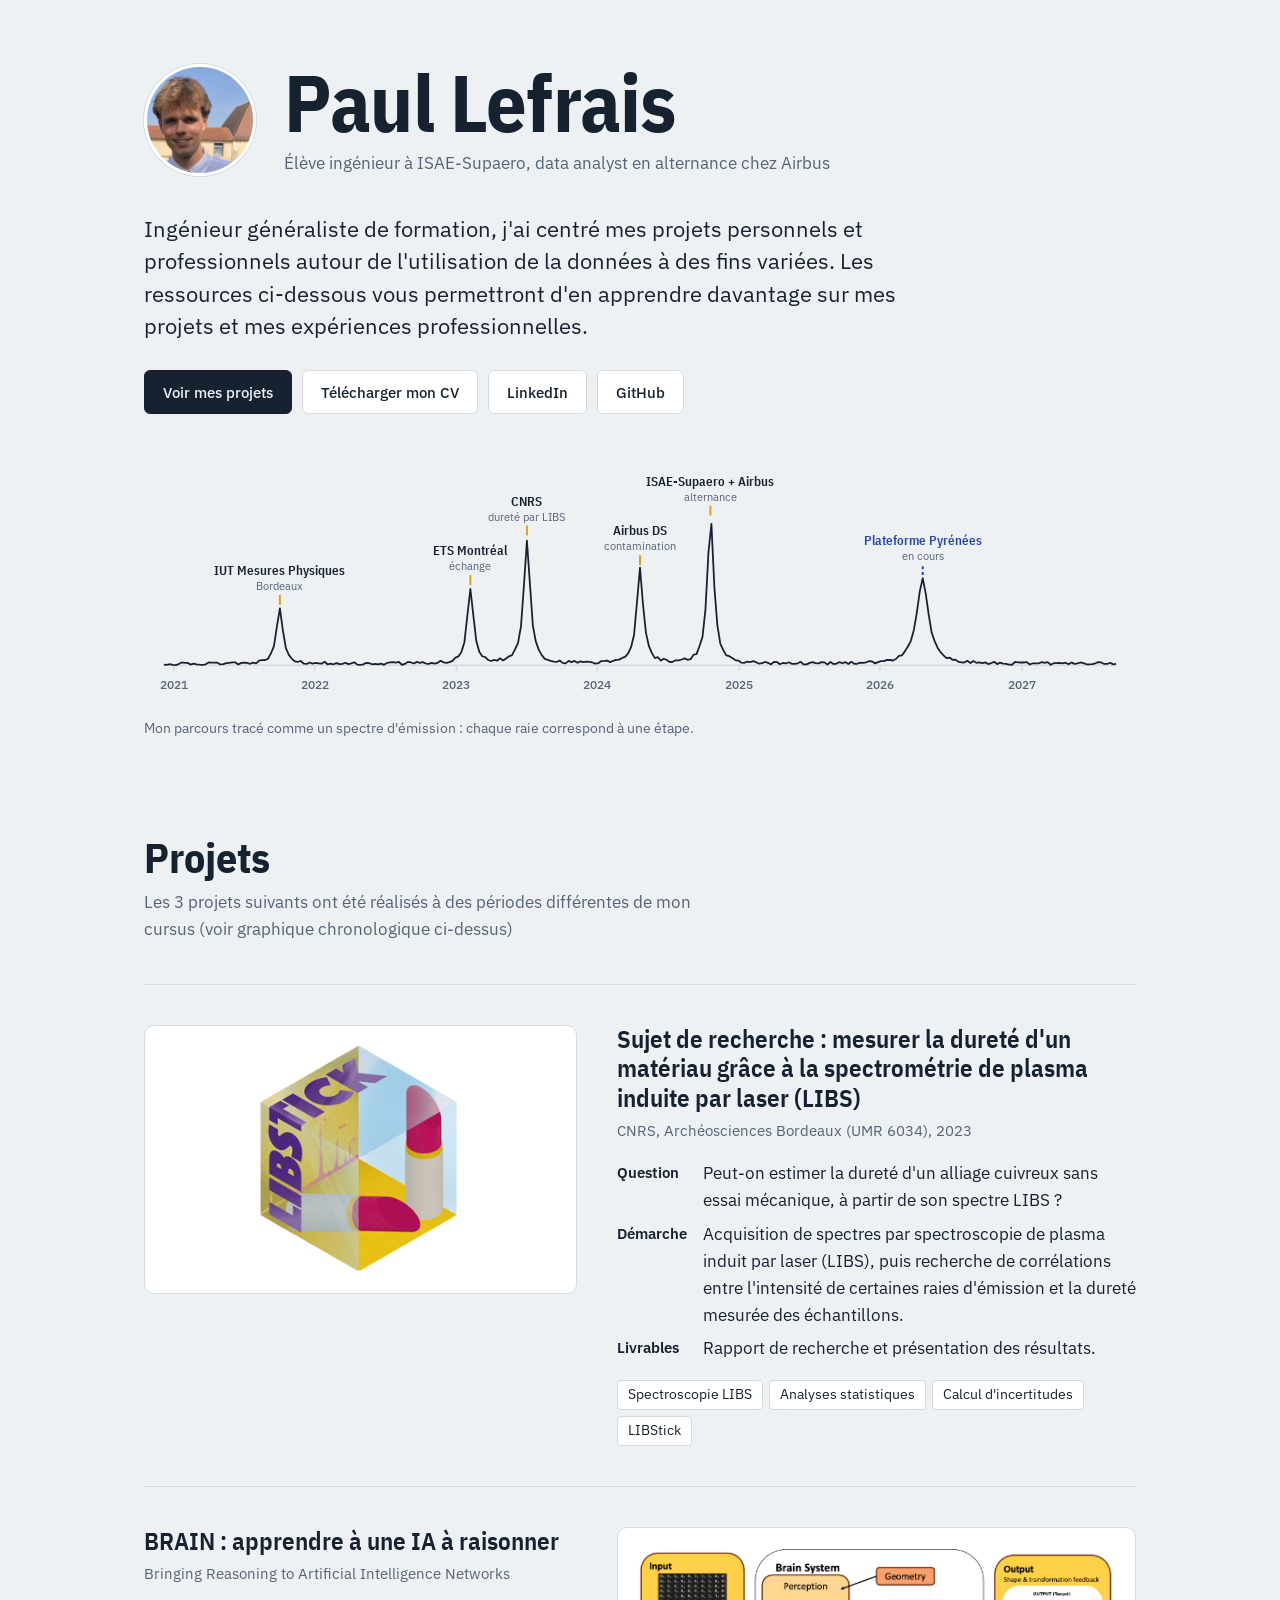
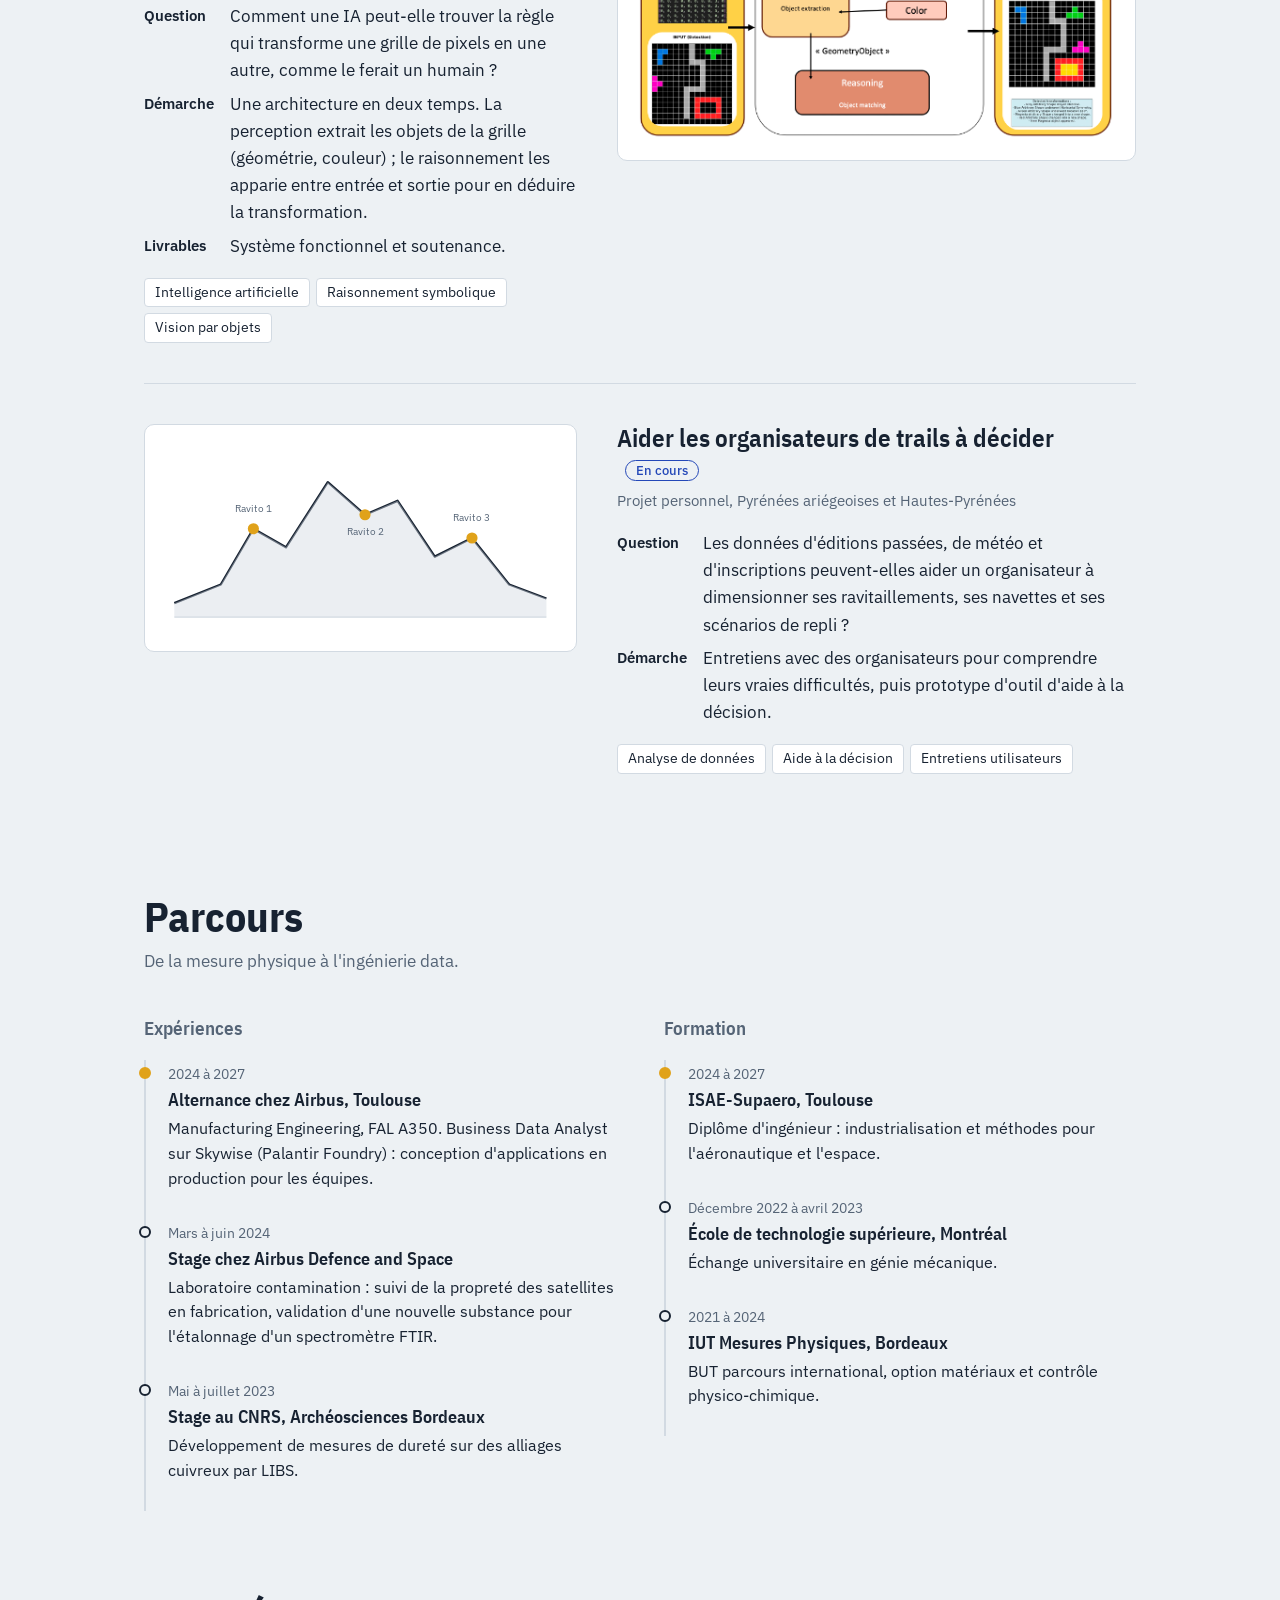
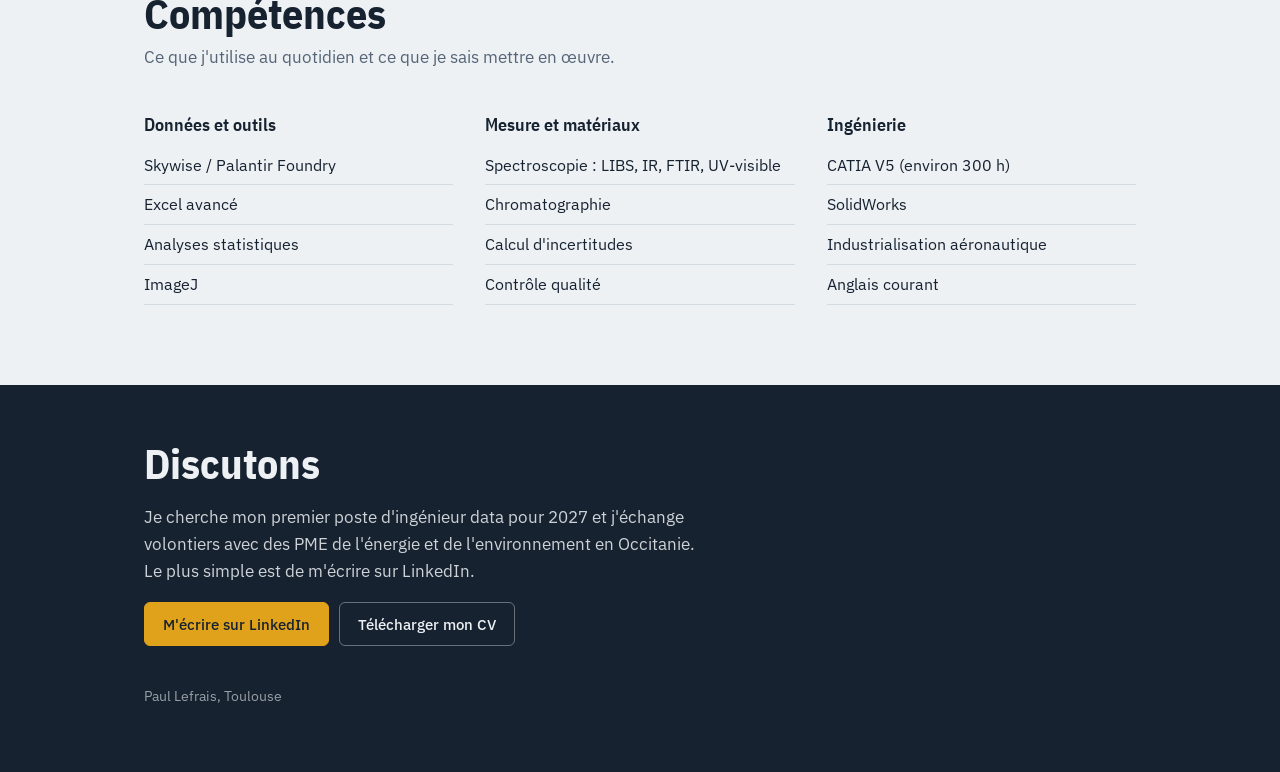
==== commit f302ffd9: "Update project descriptions in index.html" ====
--- a/index.html
+++ b/index.html
@@ -178,12 +178,12 @@
 <main>
 <section id="projets"><div class="wrap">
   <h2>Projets</h2>
-  <p class="lede">Trois sujets où j'ai cherché à faire parler des données : un spectre laser, une grille de pixels, une course en montagne.</p>
+  <p class="lede">Les 3 projets suivants ont été réalisés à des périodes différentes de mon cursus (voir graphique chronologique ci-dessus)</p>
 
   <article class="project">
     <div class="fig logo"><img src="libstick.png" alt="Logo de l'application LIBStick" width="232" height="264" loading="lazy"></div>
     <div>
-      <h3>Mesurer la dureté d'un métal avec un laser</h3>
+      <h3>Sujet de recherche : mesurer la dureté d'un matériau grâce à la spectrométrie de plasma induite par laser (LIBS)</h3>
       <p class="ctx">CNRS, Archéosciences Bordeaux (UMR 6034), 2023</p>
       <dl>
         <dt>Question</dt><dd>Peut-on estimer la dureté d'un alliage cuivreux sans essai mécanique, à partir de son spectre LIBS ?</dd>
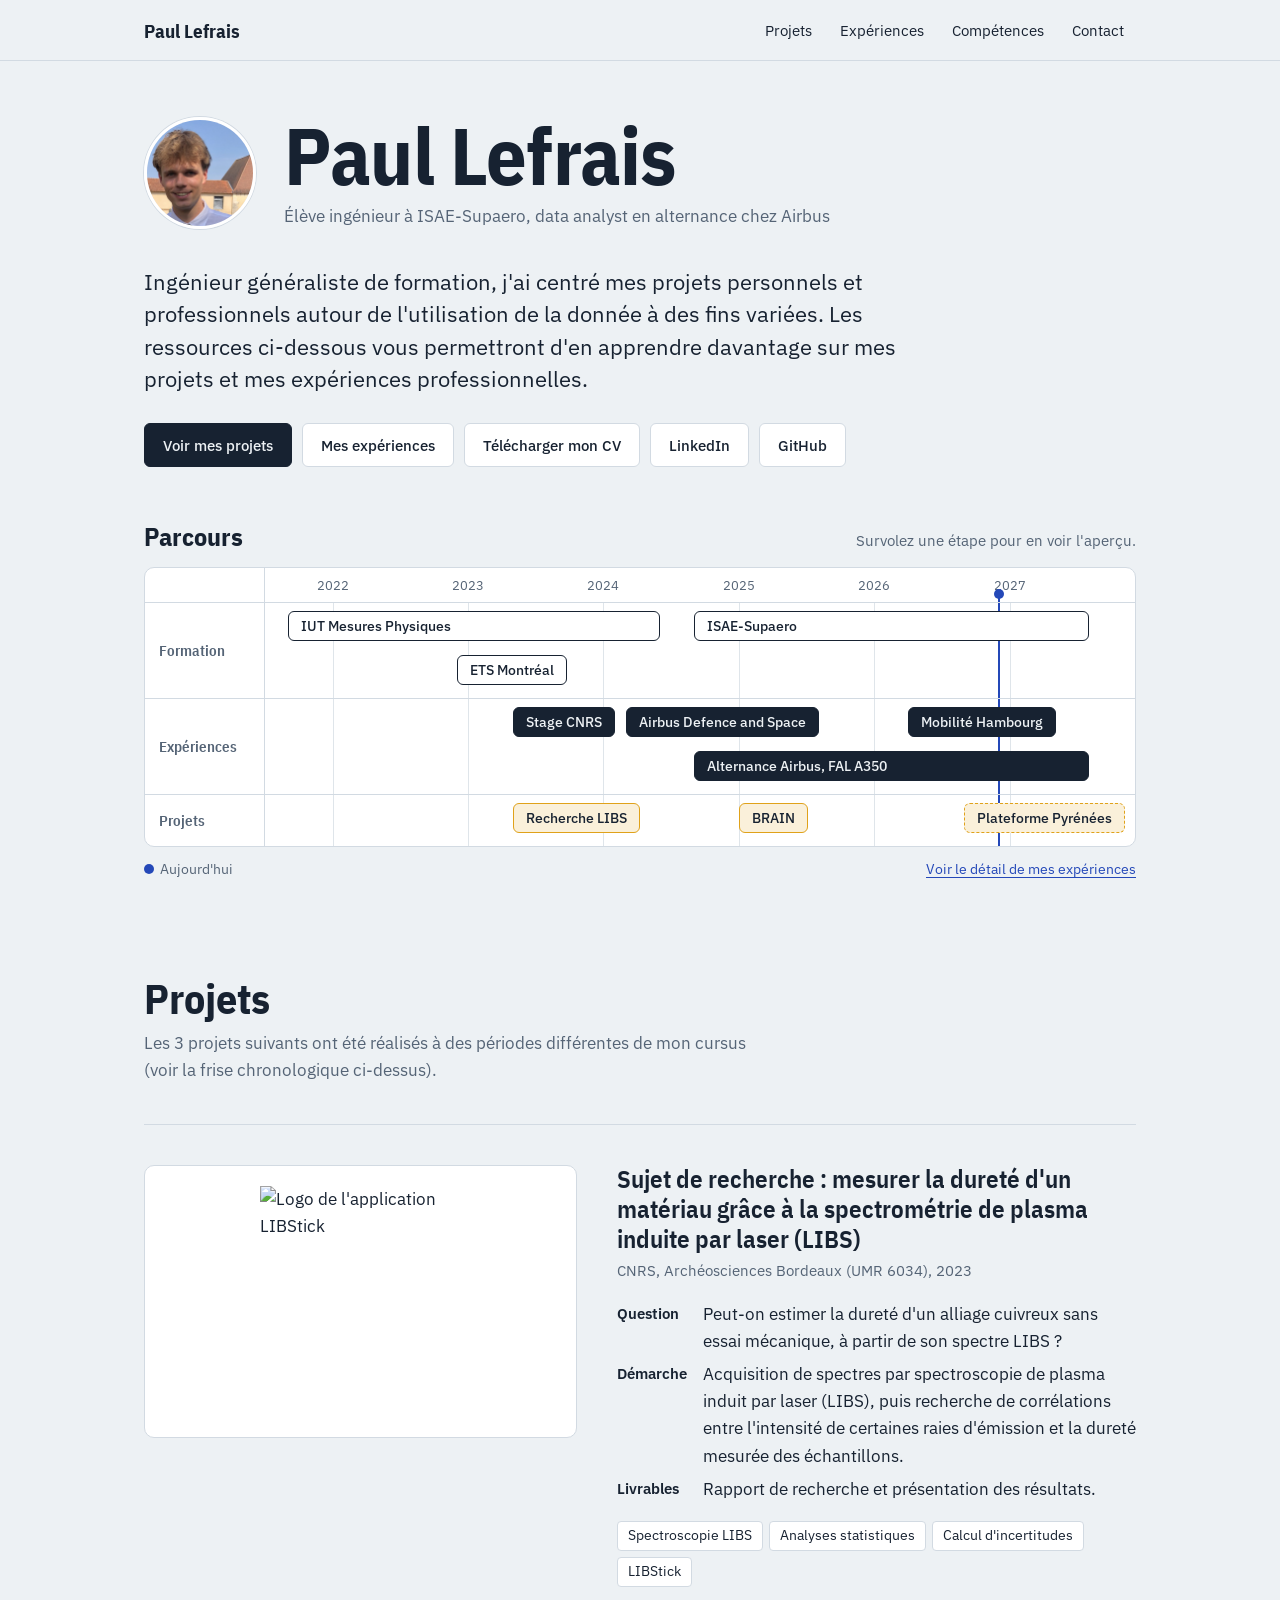
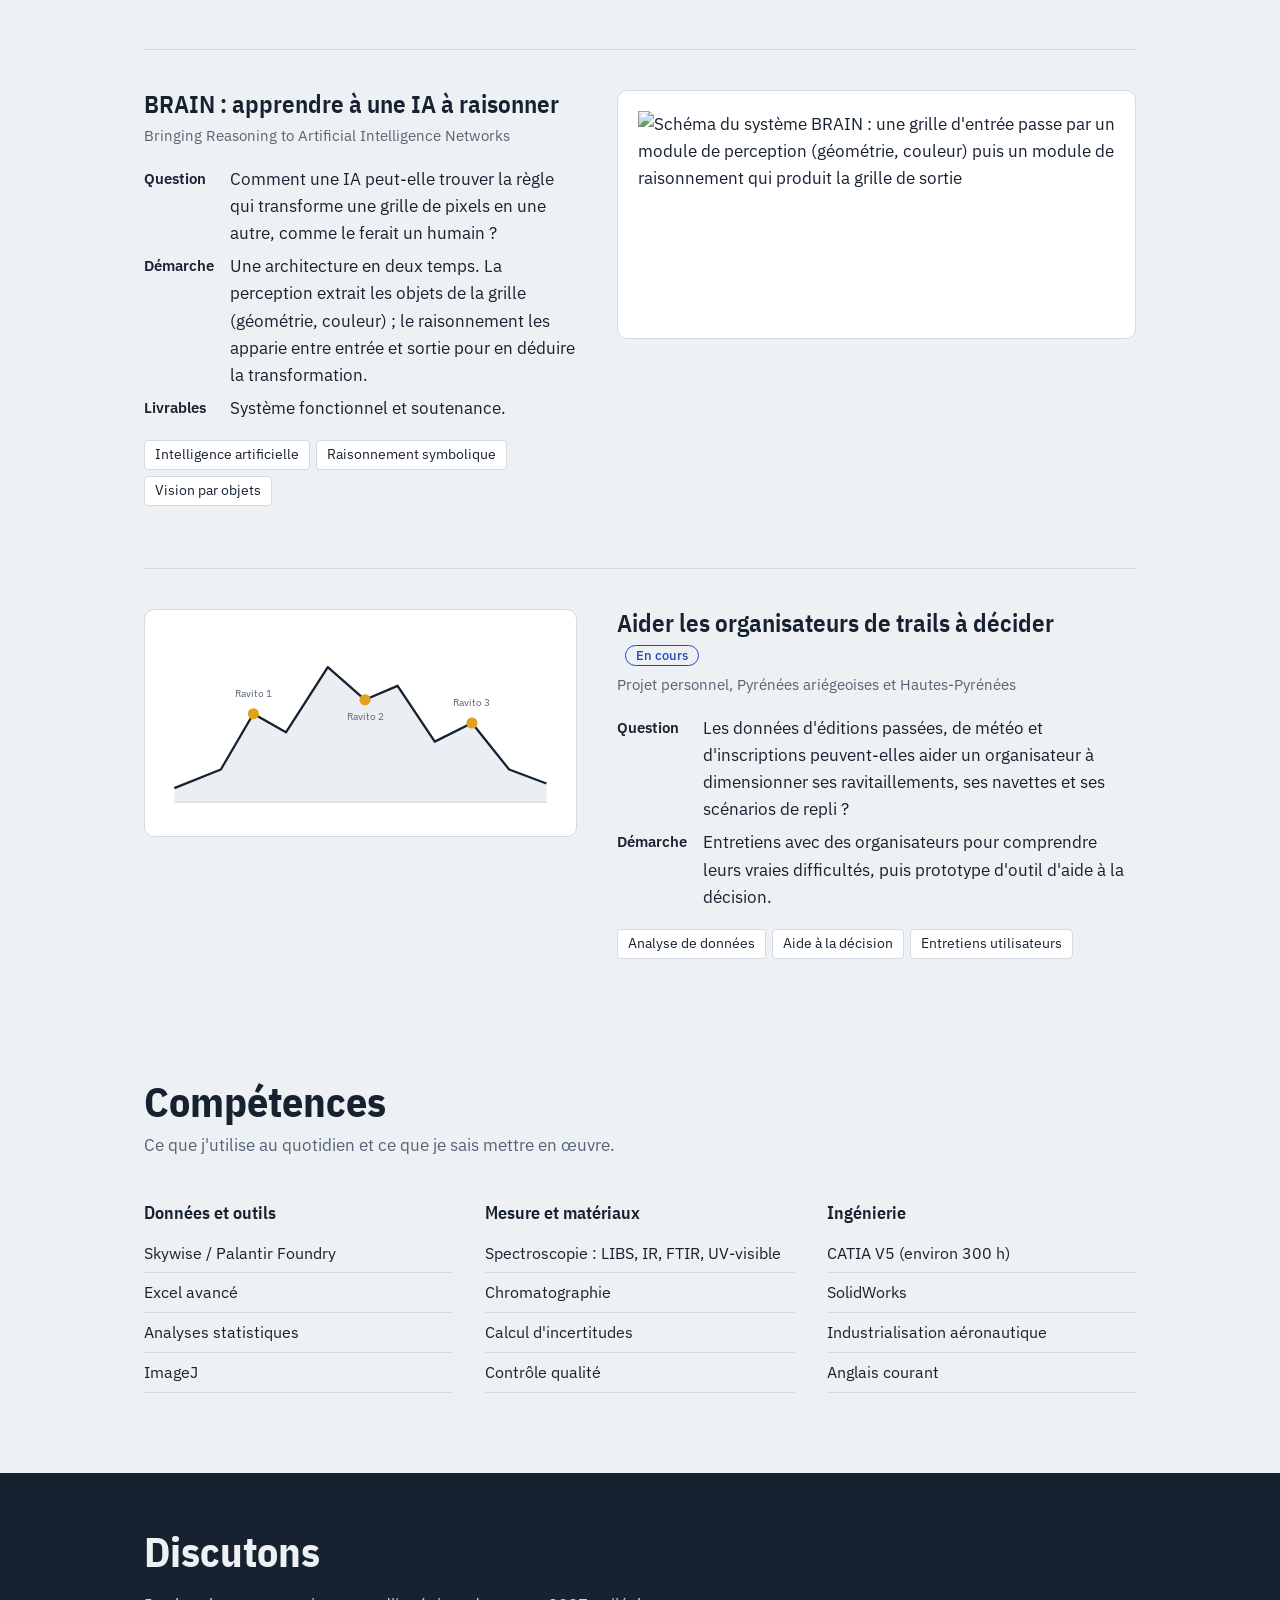
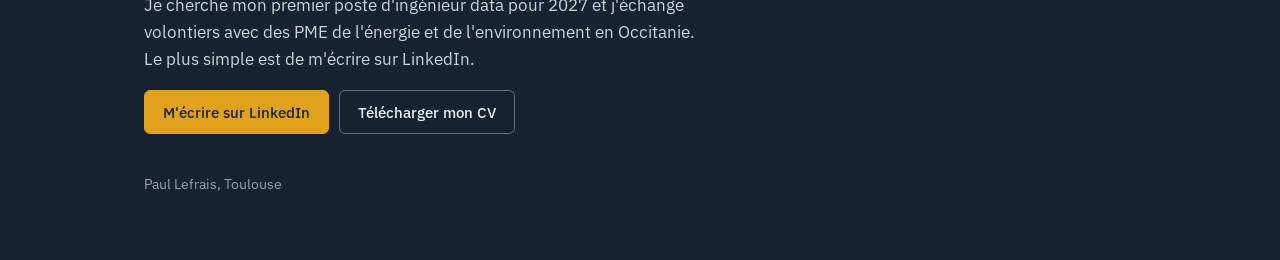
==== commit e21dc1cb: "Add files via upload" ====
--- a/index.html
+++ b/index.html
@@ -3,142 +3,33 @@
 <head>
 <meta charset="utf-8">
 <meta name="viewport" content="width=device-width, initial-scale=1, viewport-fit=cover">
-<title>Paul LEfrais | Étudiant Ingénieur, Data Analyst chez Airbus </title>
-<meta name="description" content="Élève inGénieur à ISAE-Supaero et data analyst en alternance chez Airbus. Projets : dureté des métaux par LIBS, raisonnement en IA, aide à la décision pour les trails pyrénéens.">
-<meta property="og:title" content="Paul Lefrais | De la mesure à la décision">
+<title>Paul Lefrais | Étudiant ingénieur, Data Analyst chez Airbus</title>
+<meta name="description" content="Élève ingénieur à ISAE-Supaero et data analyst en alternance chez Airbus. Projets : dureté des métaux par LIBS, raisonnement en IA, aide à la décision pour les trails pyrénéens.">
+<meta property="og:title" content="Paul Lefrais | Étudiant ingénieur, Data Analyst chez Airbus">
 <meta property="og:description" content="Élève ingénieur ISAE-Supaero, data analyst en alternance chez Airbus.">
 <meta property="og:image" content="photo.jpg">
 <link rel="icon" href="data:image/svg+xml,<svg xmlns='http://www.w3.org/2000/svg' viewBox='0 0 32 32'><rect width='32' height='32' rx='6' fill='%23172231'/><path d='M4 24 L10 24 L13 10 L16 24 L19 18 L22 24 L28 24' stroke='%23F2B632' stroke-width='2.5' fill='none'/></svg>">
 <link rel="preconnect" href="https://fonts.googleapis.com">
 <link rel="preconnect" href="https://fonts.gstatic.com" crossorigin>
 <link href="https://fonts.googleapis.com/css2?family=IBM+Plex+Sans+Condensed:wght@500;600;700&family=IBM+Plex+Sans:ital,wght@0,400;0,500;0,600;1,400&display=swap" rel="stylesheet">
-<style>
-:root{
-  --mist:#EDF1F4; --paper:#FFFFFF; --ink:#172231; --muted:#556476;
-  --rule:#D2DAE2; --accent:#2448B8; --signal:#E0A21A;
-  --sans:"IBM Plex Sans",system-ui,-apple-system,"Segoe UI",Roboto,sans-serif;
-  --cond:"IBM Plex Sans Condensed","Arial Narrow",system-ui,sans-serif;
-  box-sizing:border-box;
-  padding-top:env(safe-area-inset-top,0px); padding-bottom:env(safe-area-inset-bottom,0px);
-}
-@media (prefers-color-scheme:dark){
-  :root:not([data-theme="light"]){
-    --mist:#0F1722; --paper:#162131; --ink:#E6ECF2; --muted:#9AA9BA;
-    --rule:#2A3950; --accent:#7F9CFF; --signal:#F2B632;
-  }
-}
-:root[data-theme="dark"]{
-  --mist:#0F1722; --paper:#162131; --ink:#E6ECF2; --muted:#9AA9BA;
-  --rule:#2A3950; --accent:#7F9CFF; --signal:#F2B632;
-}
-*,*::before,*::after{box-sizing:inherit}
-html{scroll-behavior:smooth; scroll-padding-top:env(safe-area-inset-top,0px)}
-body{margin:0; background:var(--mist); color:var(--ink); font:400 1.0625rem/1.6 var(--sans); -webkit-font-smoothing:antialiased}
-img{max-width:100%; height:auto; display:block}
-a{color:var(--accent); text-underline-offset:3px}
-a:focus-visible,button:focus-visible{outline:3px solid var(--signal); outline-offset:3px; border-radius:4px}
-.wrap{max-width:1040px; margin:0 auto; padding:0 24px}
-
-/* ---------- Hero ---------- */
-.hero{padding:64px 0 24px}
-.id{display:flex; gap:28px; align-items:center}
-.id img{width:112px; height:112px; border-radius:50%; object-fit:cover; flex:none; border:3px solid var(--paper); box-shadow:0 0 0 1px var(--rule)}
-h1{font:700 clamp(2.8rem,7vw,5rem)/0.95 var(--cond); letter-spacing:-0.01em; margin:0}
-.role{margin:10px 0 0; color:var(--muted); font-size:1.05rem}
-.pitch{max-width:62ch; font-size:clamp(1.15rem,2.2vw,1.35rem); line-height:1.5; margin:36px 0 28px}
-.actions{display:flex; flex-wrap:wrap; gap:10px}
-.btn{display:inline-flex; align-items:center; gap:8px; padding:11px 18px; border-radius:6px; font:500 0.95rem var(--sans); text-decoration:none; border:1px solid var(--rule); color:var(--ink); background:var(--paper)}
-.btn:hover{border-color:var(--ink)}
-.btn.primary{background:var(--ink); color:var(--mist); border-color:var(--ink)}
-.btn.primary:hover{background:var(--accent); border-color:var(--accent)}
-
-/* ---------- Spectrum ---------- */
-.spec-box{margin:48px 0 0; overflow-x:auto; -webkit-overflow-scrolling:touch}
-.spectrum{width:100%; min-width:760px; height:auto; display:block}
-.spectrum .axis,.spectrum .tick{stroke:var(--rule); stroke-width:1.5}
-.spectrum .year{font:500 12px var(--sans); fill:var(--muted); text-anchor:middle}
-.spectrum .trace{fill:none; stroke:var(--ink); stroke-width:1.8; stroke-linejoin:round; stroke-dasharray:1; stroke-dashoffset:0}
-.spectrum .lead{stroke:var(--signal); stroke-width:2}
-.spectrum .p1{font:600 13px var(--cond); fill:var(--ink); text-anchor:middle}
-.spectrum .p2{font:400 11.5px var(--sans); fill:var(--muted); text-anchor:middle}
-.spectrum .current .p1{fill:var(--accent)}
-.spectrum .current .lead{stroke:var(--accent); stroke-dasharray:3 3}
-.swipe{display:none}
-@media (max-width:760px){.swipe{display:inline}}
-.spec-caption{font-size:0.9rem; color:var(--muted); margin:6px 0 0}
-@media (prefers-reduced-motion:no-preference){
-  .spectrum .trace{stroke-dashoffset:1; animation:draw 2.2s cubic-bezier(.45,.05,.25,1) .2s forwards}
-  .spectrum .peak{opacity:0; animation:show .5s ease forwards}
-  .spectrum .peak:nth-of-type(1){animation-delay:.6s}
-  .spectrum .peak:nth-of-type(2){animation-delay:.9s}
-  .spectrum .peak:nth-of-type(3){animation-delay:1.05s}
-  .spectrum .peak:nth-of-type(4){animation-delay:1.35s}
-  .spectrum .peak:nth-of-type(5){animation-delay:1.5s}
-  .spectrum .peak:nth-of-type(6){animation-delay:2s}
-}
-@keyframes draw{to{stroke-dashoffset:0}}
-@keyframes show{to{opacity:1}}
-
-/* ---------- Sections ---------- */
-section{padding:72px 0 8px}
-h2{font:700 clamp(1.9rem,4vw,2.6rem)/1.1 var(--cond); margin:0 0 8px}
-.lede{color:var(--muted); margin:0 0 40px; max-width:60ch}
-
-/* Projects */
-.project{display:grid; grid-template-columns:minmax(0,5fr) minmax(0,6fr); gap:40px; align-items:start; padding:40px 0; border-top:1px solid var(--rule)}
-.project:nth-of-type(even) .fig{order:2}
-.fig{background:var(--paper); border:1px solid var(--rule); border-radius:10px; padding:20px; display:flex; align-items:center; justify-content:center; min-height:220px}
-.fig.logo img{max-width:200px}
-.fig svg{width:100%; height:auto}
-.project h3{font:600 1.55rem/1.2 var(--cond); margin:0 0 4px}
-.ctx{color:var(--muted); font-size:0.95rem; margin:0 0 18px}
-.status{display:inline-block; font:500 0.8rem var(--sans); color:var(--accent); border:1px solid currentColor; border-radius:99px; padding:1px 10px; margin-left:8px; vertical-align:middle}
-.project dl{margin:0; display:grid; grid-template-columns:auto 1fr; gap:6px 16px}
-.project dt{font-weight:600; font-size:0.95rem}
-.project dd{margin:0; max-width:58ch}
-.tools{display:flex; flex-wrap:wrap; gap:6px; margin:18px 0 0; padding:0; list-style:none}
-.tools li{font-size:0.85rem; padding:3px 10px; border-radius:4px; background:var(--paper); border:1px solid var(--rule)}
-.links{margin:16px 0 0; display:flex; gap:18px; flex-wrap:wrap; font-weight:500}
-
-/* Timeline */
-.cols{display:grid; grid-template-columns:1fr 1fr; gap:48px}
-h3.col{font:600 1.2rem var(--cond); margin:0 0 20px; color:var(--muted)}
-.tl{list-style:none; margin:0; padding:0; border-left:2px solid var(--rule)}
-.tl li{position:relative; padding:0 0 28px 22px}
-.tl li::before{content:""; position:absolute; left:-7px; top:7px; width:12px; height:12px; border-radius:50%; background:var(--mist); border:2px solid var(--ink)}
-.tl li.now::before{background:var(--signal); border-color:var(--signal)}
-.when{font-size:0.88rem; color:var(--muted)}
-.tl strong{display:block; font:600 1.1rem/1.3 var(--cond); margin:2px 0 4px}
-.tl p{margin:0; font-size:0.97rem}
-
-/* Skills */
-.skills{display:grid; grid-template-columns:repeat(3,minmax(0,1fr)); gap:32px}
-.skills h3{font:600 1.15rem var(--cond); margin:0 0 10px}
-.skills ul{margin:0; padding:0; list-style:none}
-.skills li{padding:7px 0; border-bottom:1px solid var(--rule); font-size:0.97rem}
-
-/* Contact */
-.contact{margin:72px 0 0; padding:56px 0 64px; background:var(--ink); color:var(--mist)}
-.contact h2{color:var(--mist)}
-.contact p{max-width:56ch; opacity:.85}
-.contact .btn{background:transparent; color:var(--mist); border-color:rgba(255,255,255,.35)}
-.contact .btn:hover{border-color:var(--signal)}
-.contact .btn.primary{background:var(--signal); color:#172231; border-color:var(--signal)}
-footer{font-size:0.85rem; opacity:.6; margin-top:40px}
-
-@media (max-width:760px){
-  .hero{padding-top:40px}
-  .id{gap:18px}
-  .id img{width:84px; height:84px}
-  .project{grid-template-columns:1fr; gap:24px}
-  .project:nth-of-type(even) .fig{order:0}
-  .cols,.skills{grid-template-columns:1fr; gap:36px}
-}
-</style>
+<link rel="stylesheet" href="style.css">
 </head>
 <body>
 
-<header class="hero"><div class="wrap">
+<!-- ============ Barre de navigation (identique sur les deux pages) ============ -->
+<header class="topbar">
+  <div class="wrap">
+    <a class="brand" href="index.html">Paul Lefrais</a>
+    <nav class="menu" aria-label="Navigation principale">
+      <a href="index.html#projets">Projets</a>
+      <a href="experiences.html">Expériences</a>
+      <a href="index.html#competences">Compétences</a>
+      <a href="index.html#contact">Contact</a>
+    </nav>
+  </div>
+</header>
+
+<div class="hero"><div class="wrap">
   <div class="id">
     <img src="photo.jpg" alt="Photo de Paul Lefrais" width="112" height="112">
     <div>
@@ -146,42 +37,49 @@
       <p class="role">Élève ingénieur à ISAE-Supaero, data analyst en alternance chez Airbus</p>
     </div>
   </div>
-  <p class="pitch"> Ingénieur généraliste de formation, j'ai centré mes projets personnels et professionnels autour de l'utilisation de la données à des fins variées. Les ressources ci-dessous vous permettront d'en apprendre davantage sur mes projets et mes expériences professionnelles.   </p>
-  <nav class="actions" aria-label="Liens principaux">
+  <p class="pitch">Ingénieur généraliste de formation, j'ai centré mes projets personnels et professionnels autour de l'utilisation de la donnée à des fins variées. Les ressources ci-dessous vous permettront d'en apprendre davantage sur mes projets et mes expériences professionnelles.</p>
+  <div class="actions">
     <a class="btn primary" href="#projets">Voir mes projets</a>
+    <a class="btn" href="experiences.html">Mes expériences</a>
     <a class="btn" href="cv.pdf" download>Télécharger mon CV</a>
     <a class="btn" href="https://www.linkedin.com/in/paullefrais" target="_blank" rel="noopener">LinkedIn</a>
     <a class="btn" href="https://github.com/paullefrais" target="_blank" rel="noopener">GitHub</a>
-  </nav>
-  <figure class="spec-box" style="margin-left:0;margin-right:0">
-    <svg class="spectrum" viewBox="0 0 1000 250" role="img" aria-labelledby="spec-t spec-d"><title id="spec-t">Mon parcours sous forme de spectre</title><desc id="spec-d">Chaque pic correspond à une étape : IUT Mesures Physiques, ETS Montréal, CNRS, Airbus Defence and Space, ISAE-Supaero et Airbus, plateforme Pyrénées.</desc>
-<line class="axis" x1="20" y1="205" x2="980" y2="205"/>
-<line class="tick" x1="30" y1="205" x2="30" y2="211"/><text class="year" x="30" y="229">2021</text>
-<line class="tick" x1="172" y1="205" x2="172" y2="211"/><text class="year" x="172" y="229">2022</text>
-<line class="tick" x1="315" y1="205" x2="315" y2="211"/><text class="year" x="315" y="229">2023</text>
-<line class="tick" x1="457" y1="205" x2="457" y2="211"/><text class="year" x="457" y="229">2024</text>
-<line class="tick" x1="600" y1="205" x2="600" y2="211"/><text class="year" x="600" y="229">2025</text>
-<line class="tick" x1="742" y1="205" x2="742" y2="211"/><text class="year" x="742" y="229">2026</text>
-<line class="tick" x1="885" y1="205" x2="885" y2="211"/><text class="year" x="885" y="229">2027</text>
-<path class="trace" pathLength="1" d="M20,204.2 L23,204.6 L26,203.7 L29,204.4 L32,204.7 L35,203.7 L38,202.1 L41,202.4 L44,202.5 L47,204.2 L50,203.2 L53,204.0 L56,204.3 L59,204.5 L62,204.1 L65,202.0 L68,202.3 L71,202.3 L74,202.3 L77,204.1 L80,203.7 L83,202.8 L86,202.4 L89,202.0 L92,201.9 L95,204.2 L98,202.5 L101,202.2 L104,202.6 L107,203.4 L110,202.3 L113,203.1 L116,200.2 L119,199.7 L122,199.6 L125,198.4 L128,192.8 L131,185.6 L134,165.6 L137,147.5 L140,169.8 L143,187.5 L146,194.4 L149,198.3 L152,200.9 L155,201.4 L158,200.6 L161,203.3 L164,203.6 L167,202.1 L170,203.2 L173,202.6 L176,202.9 L179,203.3 L182,201.4 L185,203.9 L188,203.3 L191,203.9 L194,202.7 L197,203.8 L200,203.5 L203,202.4 L206,203.7 L209,203.0 L212,201.9 L215,204.3 L218,204.5 L221,204.0 L224,202.4 L227,202.8 L230,203.9 L233,203.6 L236,204.1 L239,203.2 L242,204.5 L245,202.5 L248,201.9 L251,201.7 L254,202.3 L257,201.6 L260,204.4 L263,203.6 L266,201.5 L269,202.1 L272,203.1 L275,201.5 L278,202.4 L281,201.7 L284,203.2 L287,203.4 L290,202.6 L293,203.3 L296,202.4 L299,200.4 L302,202.0 L305,202.5 L308,201.8 L311,200.5 L314,197.2 L317,196.0 L320,191.4 L323,181.6 L326,154.5 L329,128.0 L332,154.6 L335,180.5 L338,191.3 L341,195.8 L344,196.7 L347,199.6 L350,200.6 L353,199.5 L356,200.3 L359,197.9 L362,200.0 L365,198.0 L368,195.9 L371,194.7 L374,188.9 L377,182.6 L380,165.8 L383,124.5 L386,79.3 L389,122.2 L392,164.9 L395,181.1 L398,189.4 L401,194.7 L404,198.5 L407,199.4 L410,200.4 L413,201.2 L416,201.6 L419,200.1 L422,202.5 L425,203.0 L428,200.5 L431,201.7 L434,200.5 L437,202.4 L440,200.9 L443,201.7 L446,201.3 L449,201.4 L452,202.1 L455,203.3 L458,202.8 L461,200.7 L464,200.5 L467,200.2 L470,201.7 L473,200.4 L476,199.4 L479,199.2 L482,197.5 L485,196.5 L488,193.0 L491,186.7 L494,174.4 L497,140.9 L500,106.4 L503,143.4 L506,172.2 L509,185.7 L512,192.7 L515,197.6 L518,196.8 L521,200.2 L524,198.3 L527,199.6 L530,201.6 L533,201.4 L536,199.9 L539,199.9 L542,199.1 L545,198.0 L548,199.4 L551,198.8 L554,194.2 L557,193.7 L560,185.5 L563,176.4 L566,148.5 L569,91.3 L572,62.3 L575,126.7 L578,164.7 L581,183.3 L584,189.7 L587,194.9 L590,195.7 L593,197.6 L596,199.6 L599,200.2 L602,202.2 L605,202.6 L608,201.2 L611,201.8 L614,200.8 L617,201.8 L620,203.3 L623,202.7 L626,201.6 L629,202.4 L632,204.0 L635,201.6 L638,201.7 L641,203.9 L644,202.6 L647,203.1 L650,201.9 L653,203.4 L656,203.6 L659,202.9 L662,201.4 L665,204.1 L668,204.0 L671,202.5 L674,201.7 L677,202.8 L680,203.0 L683,201.7 L686,202.0 L689,204.1 L692,201.6 L695,203.7 L698,203.3 L701,201.7 L704,202.9 L707,201.7 L710,203.6 L713,201.4 L716,203.4 L719,203.4 L722,202.3 L725,202.6 L728,201.9 L731,200.7 L734,201.1 L737,203.0 L740,201.8 L743,200.8 L746,200.7 L749,199.5 L752,199.6 L755,200.1 L758,198.6 L761,195.4 L764,194.9 L767,190.9 L770,186.0 L773,180.5 L776,169.5 L779,152.3 L782,130.7 L785,117.2 L788,132.4 L791,153.5 L794,171.9 L797,180.6 L800,187.2 L803,191.7 L806,194.9 L809,197.7 L812,197.1 L815,199.4 L818,199.2 L821,201.4 L824,202.0 L827,202.1 L830,200.4 L833,202.6 L836,200.6 L839,202.4 L842,201.9 L845,202.7 L848,202.0 L851,203.7 L854,202.8 L857,201.3 L860,203.7 L863,202.3 L866,203.3 L869,203.4 L872,204.3 L875,204.4 L878,201.6 L881,202.0 L884,202.1 L887,202.1 L890,201.7 L893,204.1 L896,202.9 L899,203.1 L902,202.9 L905,201.8 L908,202.4 L911,201.8 L914,204.4 L917,202.8 L920,202.7 L923,202.5 L926,202.9 L929,202.3 L932,203.9 L935,202.0 L938,203.6 L941,203.0 L944,202.1 L947,202.7 L950,203.9 L953,204.1 L956,203.8 L959,202.9 L962,201.8 L965,202.1 L968,203.6 L971,203.6 L974,202.4 L977,204.0 L980,203.6"/>
-<g class="peak"><line class="lead" x1="137" y1="144" x2="137" y2="134"/><text class="p1" x="137" y="114">IUT Mesures Physiques</text><text class="p2" x="137" y="129">Bordeaux</text></g>
-<g class="peak"><line class="lead" x1="329" y1="124" x2="329" y2="114"/><text class="p1" x="329" y="94">ETS Montréal</text><text class="p2" x="329" y="109">échange</text></g>
-<g class="peak"><line class="lead" x1="386" y1="74" x2="386" y2="64"/><text class="p1" x="386" y="44">CNRS</text><text class="p2" x="386" y="59">dureté par LIBS</text></g>
-<g class="peak"><line class="lead" x1="500" y1="104" x2="500" y2="94"/><text class="p1" x="500" y="74">Airbus DS</text><text class="p2" x="500" y="89">contamination</text></g>
-<g class="peak"><line class="lead" x1="571" y1="54" x2="571" y2="44"/><text class="p1" x="571" y="24">ISAE-Supaero + Airbus</text><text class="p2" x="571" y="39">alternance</text></g>
-<g class="peak current"><line class="lead" x1="785" y1="114" x2="785" y2="104"/><text class="p1" x="785" y="84">Plateforme Pyrénées</text><text class="p2" x="785" y="99">en cours</text></g>
-</svg>
-  </figure>
-  <p class="spec-caption">Mon parcours tracé comme un spectre d'émission : chaque raie correspond à une étape.<span class="swipe"> Fais glisser le graphique pour voir la suite.</span></p>
-</div></header>
+  </div>
+
+  <!-- ============ Frise chronologique ============ -->
+  <div class="frise-head">
+    <h2>Parcours</h2>
+    <p class="hint-desk">Survolez une étape pour en voir l'aperçu.</p>
+  </div>
+  <div class="frise">
+    <div class="lanes" id="lanes"></div>
+    <div class="track-scroll" id="track-scroll"><div class="track" id="track"></div></div>
+  </div>
+  <p class="frise-foot">
+    <span><span class="today-key"></span>Aujourd'hui<span class="swipe">. Faites glisser la frise et touchez une étape.</span></span>
+    <a href="experiences.html">Voir le détail de mes expériences</a>
+  </p>
+</div></div>
+
+<!-- Carte d'aperçu, remplie par le script en bas de page -->
+<div class="peek" id="peek" hidden>
+  <button class="peek-close" id="peek-close" type="button" aria-label="Fermer l'aperçu">×</button>
+  <img id="peek-img" alt="">
+  <div class="peek-body">
+    <p class="peek-kind" id="peek-kind"></p>
+    <h3 id="peek-title"></h3>
+    <p id="peek-text"></p>
+    <a class="more" id="peek-link" href="#">Lire le détail</a>
+  </div>
+</div>
 
 <main>
 <section id="projets"><div class="wrap">
   <h2>Projets</h2>
-  <p class="lede">Les 3 projets suivants ont été réalisés à des périodes différentes de mon cursus (voir graphique chronologique ci-dessus)</p>
-
-  <article class="project">
-    <div class="fig logo"><img src="libstick.png" alt="Logo de l'application LIBStick" width="232" height="264" loading="lazy"></div>
+  <p class="lede">Les 3 projets suivants ont été réalisés à des périodes différentes de mon cursus (voir la frise chronologique ci-dessus).</p>
+
+  <article class="project" id="projet-libs">
+    <div class="fig logo"><img src="images/libstick.png" alt="Logo de l'application LIBStick" width="240" height="277" loading="lazy"></div>
     <div>
       <h3>Sujet de recherche : mesurer la dureté d'un matériau grâce à la spectrométrie de plasma induite par laser (LIBS)</h3>
       <p class="ctx">CNRS, Archéosciences Bordeaux (UMR 6034), 2023</p>
@@ -191,14 +89,22 @@
         <dt>Livrables</dt><dd>Rapport de recherche et présentation des résultats.</dd>
       </dl>
       <ul class="tools"><li>Spectroscopie LIBS</li><li>Analyses statistiques</li><li>Calcul d'incertitudes</li><li>LIBStick</li></ul>
-      <!-- Dépose tes fichiers dans le dépôt puis retire les balises de commentaire :
-      <p class="links"><a href="libs-rapport.pdf">Lire le rapport</a><a href="libs-diapo.pdf">Voir la présentation</a></p>
-      -->
+      <!-- Documents : chaque lien s'affiche automatiquement dès que le fichier existe dans le dossier docs/ -->
+      <div class="docs">
+        <a class="doc" data-doc href="docs/libs-rapport.pdf" target="_blank" rel="noopener">
+          <img class="doc-thumb" src="docs/libs-rapport.jpg" alt="" data-type="PDF">
+          <span><strong>Rapport de recherche</strong><small>PDF, s'ouvre dans un nouvel onglet</small></span>
+        </a>
+        <a class="doc" data-doc href="docs/libs-presentation.pdf" target="_blank" rel="noopener">
+          <img class="doc-thumb" src="docs/libs-presentation.jpg" alt="" data-type="PDF">
+          <span><strong>Présentation</strong><small>PDF, s'ouvre dans un nouvel onglet</small></span>
+        </a>
+      </div>
     </div>
   </article>
 
-  <article class="project">
-    <div class="fig"><img src="brain.png" alt="Schéma du système BRAIN : une grille d'entrée passe par un module de perception (géométrie, couleur) puis un module de raisonnement qui produit la grille de sortie" width="508" height="204" loading="lazy"></div>
+  <article class="project" id="projet-brain">
+    <div class="fig"><img src="images/brain.png" alt="Schéma du système BRAIN : une grille d'entrée passe par un module de perception (géométrie, couleur) puis un module de raisonnement qui produit la grille de sortie" width="1762" height="766" loading="lazy"></div>
     <div>
       <h3>BRAIN : apprendre à une IA à raisonner</h3>
       <p class="ctx">Bringing Reasoning to Artificial Intelligence Networks</p>
@@ -208,15 +114,20 @@
         <dt>Livrables</dt><dd>Système fonctionnel et soutenance.</dd>
       </dl>
       <ul class="tools"><li>Intelligence artificielle</li><li>Raisonnement symbolique</li><li>Vision par objets</li></ul>
-      <!-- <p class="links"><a href="brain-soutenance.pdf">Voir la soutenance</a></p> -->
+      <div class="docs">
+        <a class="doc" data-doc href="docs/brain-soutenance.pdf" target="_blank" rel="noopener">
+          <img class="doc-thumb" src="docs/brain-soutenance.jpg" alt="" data-type="PDF">
+          <span><strong>Diaporama de soutenance</strong><small>PDF, s'ouvre dans un nouvel onglet</small></span>
+        </a>
+      </div>
     </div>
   </article>
 
-  <article class="project">
+  <article class="project" id="projet-pyrenees">
     <div class="fig">
       <svg viewBox="0 0 420 200" role="img" aria-label="Profil d'altitude d'un trail avec trois ravitaillements">
+        <path d="M10 170 L60 150 L95 90 L130 110 L175 40 L215 75 L250 60 L290 120 L330 100 L370 150 L410 165 L410 185 L10 185 Z" fill="var(--rule)" opacity=".45"/>
         <path d="M10 170 L60 150 L95 90 L130 110 L175 40 L215 75 L250 60 L290 120 L330 100 L370 150 L410 165" fill="none" stroke="var(--ink)" stroke-width="2.5" stroke-linejoin="round"/>
-        <path d="M10 170 L60 150 L95 90 L130 110 L175 40 L215 75 L250 60 L290 120 L330 100 L370 150 L410 165 L410 185 L10 185 Z" fill="var(--rule)" opacity=".45"/>
         <g font-family="IBM Plex Sans, sans-serif" font-size="11" fill="var(--muted)" text-anchor="middle">
           <circle cx="95" cy="90" r="6" fill="var(--signal)"/><text x="95" y="72">Ravito 1</text>
           <circle cx="215" cy="75" r="6" fill="var(--signal)"/><text x="215" y="97">Ravito 2</text>
@@ -237,29 +148,6 @@
   </article>
 </div></section>
 
-<section id="parcours"><div class="wrap">
-  <h2>Parcours</h2>
-  <p class="lede">De la mesure physique à l'ingénierie data.</p>
-  <div class="cols">
-    <div>
-      <h3 class="col">Expériences</h3>
-      <ol class="tl" reversed>
-        <li class="now"><span class="when">2024 à 2027</span><strong>Alternance chez Airbus, Toulouse</strong><p>Manufacturing Engineering, FAL A350. Business Data Analyst sur Skywise (Palantir Foundry) : conception d'applications en production pour les équipes.</p></li>
-        <li><span class="when">Mars à juin 2024</span><strong>Stage chez Airbus Defence and Space</strong><p>Laboratoire contamination : suivi de la propreté des satellites en fabrication, validation d'une nouvelle substance pour l'étalonnage d'un spectromètre FTIR.</p></li>
-        <li><span class="when">Mai à juillet 2023</span><strong>Stage au CNRS, Archéosciences Bordeaux</strong><p>Développement de mesures de dureté sur des alliages cuivreux par LIBS.</p></li>
-      </ol>
-    </div>
-    <div>
-      <h3 class="col">Formation</h3>
-      <ol class="tl" reversed>
-        <li class="now"><span class="when">2024 à 2027</span><strong>ISAE-Supaero, Toulouse</strong><p>Diplôme d'ingénieur : industrialisation et méthodes pour l'aéronautique et l'espace.</p></li>
-        <li><span class="when">Décembre 2022 à avril 2023</span><strong>École de technologie supérieure, Montréal</strong><p>Échange universitaire en génie mécanique.</p></li>
-        <li><span class="when">2021 à 2024</span><strong>IUT Mesures Physiques, Bordeaux</strong><p>BUT parcours international, option matériaux et contrôle physico-chimique.</p></li>
-      </ol>
-    </div>
-  </div>
-</div></section>
-
 <section id="competences"><div class="wrap">
   <h2>Compétences</h2>
   <p class="lede">Ce que j'utilise au quotidien et ce que je sais mettre en œuvre.</p>
@@ -271,7 +159,7 @@
 </div></section>
 </main>
 
-<div class="contact">
+<div class="contact" id="contact">
   <div class="wrap">
     <h2>Discutons</h2>
     <p>Je cherche mon premier poste d'ingénieur data pour 2027 et j'échange volontiers avec des PME de l'énergie et de l'environnement en Occitanie. Le plus simple est de m'écrire sur LinkedIn.</p>
@@ -284,5 +172,162 @@
   </div>
 </div>
 
+<script>
+/* =====================================================================
+   FRISE CHRONOLOGIQUE
+   Pour ajouter / modifier une étape : édite simplement la liste ci-dessous.
+   - lane : "Formation", "Expériences" ou "Projets"
+   - row  : 0 ou 1 (deuxième ligne quand deux étapes se chevauchent)
+   - from / to : "AAAA-MM" ; to: "now" pour une étape en cours
+   - img, link : facultatifs
+   ===================================================================== */
+const ETAPES = [
+  { lane:"Formation", row:0, from:"2021-09", to:"2024-06", label:"IUT Mesures Physiques",
+    kind:"Formation, Bordeaux, 2021 à 2024", title:"BUT Mesures Physiques",
+    text:"Parcours international, option matériaux et contrôle physico-chimique." },
+  { lane:"Formation", row:1, from:"2022-12", to:"2023-04", label:"ETS Montréal",
+    kind:"Échange universitaire, décembre 2022 à avril 2023", title:"École de technologie supérieure, Montréal",
+    text:"Un semestre en génie mécanique au Canada." },
+  { lane:"Formation", row:0, from:"2024-09", to:"2027-08", label:"ISAE-Supaero",
+    kind:"Formation, Toulouse, 2024 à 2027", title:"Diplôme d'ingénieur ISAE-Supaero",
+    text:"Industrialisation et méthodes pour l'aéronautique et l'espace, en alternance chez Airbus." },
+
+  { lane:"Expériences", row:0, from:"2023-05", to:"2023-08", label:"Stage CNRS", cls:"exp",
+    kind:"Stage de recherche, mai à juillet 2023", title:"CNRS, Archéosciences Bordeaux",
+    text:"Mesurer la dureté des matériaux par spectrométrie de plasma induite par laser (LIBS).",
+    img:"images/libs-schema.jpg", link:"experiences.html#cnrs" },
+  { lane:"Expériences", row:0, from:"2024-03", to:"2024-07", label:"Airbus Defence and Space", cls:"exp",
+    kind:"Stage, mars à juin 2024", title:"Airbus Defence and Space, Toulouse",
+    text:"Contamination des satellites : validation d'une nouvelle solution d'étalonnage d'un spectromètre FTIR en salle blanche.",
+    img:"images/airbus-ds-satellite.jpg", link:"experiences.html#airbus-ds" },
+  { lane:"Expériences", row:1, from:"2024-09", to:"2027-08", label:"Alternance Airbus, FAL A350", cls:"exp",
+    kind:"Alternance, 2024 à 2027", title:"Ingénieur data, FAL A350, Airbus",
+    text:"Business Data Analyst sur Skywise (Palantir Foundry) : applications et tableaux de bord utilisés en production.",
+    img:"images/fal-a350.jpg", link:"experiences.html#airbus-alternance" },
+  { lane:"Expériences", row:0, from:"2026-04", to:"2026-05", label:"Mobilité Hambourg", cls:"exp",
+    kind:"Mobilité internationale, avril 2026, 6 semaines", title:"Airbus Aerostructures GmbH, Hambourg",
+    text:"Création et maintenance de dashboards Skywise utilisés sur les lignes A321 et A330/A350.",
+    img:"images/skywise-reliability.jpg", link:"experiences.html#hambourg" },
+
+  { lane:"Projets", row:0, from:"2023-05", to:"2023-08", label:"Recherche LIBS", cls:"proj",
+    kind:"Projet de recherche, 2023", title:"Dureté des matériaux par LIBS",
+    text:"Corréler l'intensité de raies d'émission LIBS avec la dureté d'alliages cuivreux.",
+    img:"images/libstick.png", link:"#projet-libs" },
+  /* ⚠️ Dates de BRAIN à ajuster */
+  { lane:"Projets", row:0, from:"2025-01", to:"2025-06", label:"BRAIN", cls:"proj",
+    kind:"Projet IA", title:"BRAIN : apprendre à une IA à raisonner",
+    text:"Perception des objets puis raisonnement pour retrouver la transformation d'une grille.",
+    img:"images/brain.png", link:"#projet-brain" },
+  { lane:"Projets", row:0, from:"2026-09", to:"now", label:"Plateforme Pyrénées", cls:"proj ongoing",
+    kind:"Projet personnel, en cours", title:"Aide à la décision pour les trails",
+    text:"Des données pour aider les organisateurs à dimensionner ravitaillements, navettes et scénarios météo.",
+    link:"#projet-pyrenees" }
+];
+
+const DEBUT = 2021.5, FIN = 2028.0;          // bornes de la frise
+const LANES = ["Formation", "Expériences", "Projets"];
+const ROW_H = 44;
+
+(function frise(){
+  const toYear = s => {
+    if (s === "now") { const d = new Date(); return d.getFullYear() + d.getMonth()/12; }
+    const [y, m] = s.split("-").map(Number); return y + (m-1)/12;
+  };
+  const pct = y => ((y - DEBUT) / (FIN - DEBUT) * 100);
+  const track = document.getElementById("track");
+  const lanesCol = document.getElementById("lanes");
+
+  // Axe des années + lignes verticales
+  const axis = document.createElement("div"); axis.className = "axis"; track.appendChild(axis);
+  for (let y = Math.ceil(DEBUT); y < FIN; y++) {
+    const s = document.createElement("span"); s.textContent = y; s.style.left = pct(y) + "%"; axis.appendChild(s);
+    const g = document.createElement("div"); g.className = "gridline"; g.style.left = pct(y) + "%"; track.appendChild(g);
+  }
+  const t = document.createElement("div"); t.className = "today"; t.style.left = pct(toYear("now")) + "%"; track.appendChild(t);
+
+  // Couloirs
+  LANES.forEach(name => {
+    const rows = Math.max(...ETAPES.filter(e => e.lane === name).map(e => e.row)) + 1;
+    const h = rows * ROW_H + 8;
+    const label = document.createElement("div"); label.className = "lane-name"; label.style.height = h + "px"; label.textContent = name;
+    lanesCol.appendChild(label);
+    const lane = document.createElement("div"); lane.className = "lane"; lane.style.height = h + "px";
+    ETAPES.filter(e => e.lane === name).forEach(e => {
+      const b = document.createElement("button");
+      b.type = "button"; b.className = "item " + (e.cls || "");
+      b.textContent = e.label;
+      b.style.left = pct(toYear(e.from)) + "%";
+      b.style.width = (pct(toYear(e.to)) - pct(toYear(e.from))) + "%";
+      b.style.top = (8 + e.row * ROW_H) + "px";
+      b.setAttribute("aria-controls", "peek"); b.setAttribute("aria-expanded", "false");
+      b._etape = e;
+      lane.appendChild(b);
+    });
+    track.appendChild(lane);
+  });
+
+  // Carte d'aperçu
+  const peek = document.getElementById("peek");
+  const pImg = document.getElementById("peek-img"), pKind = document.getElementById("peek-kind"),
+        pTitle = document.getElementById("peek-title"), pText = document.getElementById("peek-text"),
+        pLink = document.getElementById("peek-link");
+  let current = null, hideTimer = null, lastPointer = "mouse", shownAt = 0;
+  const sheet = () => matchMedia("(max-width:640px)").matches;
+
+  function show(btn){
+    clearTimeout(hideTimer);
+    if (current && current !== btn) current.setAttribute("aria-expanded", "false");
+    if (current !== btn || peek.hidden) shownAt = Date.now();
+    const e = btn._etape; current = btn;
+    btn.setAttribute("aria-expanded", "true");
+    if (e.img) { pImg.src = e.img; pImg.hidden = false; } else { pImg.hidden = true; pImg.removeAttribute("src"); }
+    pKind.textContent = e.kind; pTitle.textContent = e.title; pText.textContent = e.text;
+    if (e.link) { pLink.href = e.link; pLink.hidden = false; } else { pLink.hidden = true; }
+    peek.hidden = false;
+    if (sheet()) return;
+    const r = btn.getBoundingClientRect(), pw = peek.offsetWidth, ph = peek.offsetHeight;
+    let left = Math.max(12, Math.min(r.left + r.width/2 - pw/2, innerWidth - pw - 12));
+    let top = r.top - ph - 10; if (top < 70) top = r.bottom + 10;
+    peek.style.left = left + "px"; peek.style.top = top + "px";
+  }
+  function hide(){
+    peek.hidden = true;
+    if (current) current.setAttribute("aria-expanded", "false");
+    current = null;
+  }
+  const hideSoon = () => { clearTimeout(hideTimer); hideTimer = setTimeout(hide, 200); };
+
+  track.addEventListener("pointerdown", ev => { lastPointer = ev.pointerType; });
+  track.addEventListener("pointerover", ev => { if (ev.pointerType !== "mouse") return; const b = ev.target.closest(".item"); if (b) show(b); });
+  track.addEventListener("pointerout", ev => { if (ev.pointerType !== "mouse") return; if (ev.target.closest(".item")) hideSoon(); });
+  track.addEventListener("focusin", ev => { const b = ev.target.closest(".item"); if (b) show(b); });
+  track.addEventListener("click", ev => {
+    const b = ev.target.closest(".item"); if (!b) return;
+    if (lastPointer === "mouse" && b._etape.link) { location.href = b._etape.link; hide(); return; }
+    if (current === b && !peek.hidden && Date.now() - shownAt > 400) hide(); else show(b);
+  });
+  peek.addEventListener("mouseenter", () => clearTimeout(hideTimer));
+  peek.addEventListener("mouseleave", () => { if (!sheet()) hideSoon(); });
+  pLink.addEventListener("click", hide);
+  document.getElementById("peek-close").addEventListener("click", hide);
+  document.addEventListener("keydown", ev => { if (ev.key === "Escape" && !peek.hidden) { const b = current; hide(); b && b.focus(); } });
+  document.addEventListener("pointerdown", ev => { if (!peek.hidden && !peek.contains(ev.target) && !ev.target.closest(".item")) hide(); });
+  document.getElementById("track-scroll").addEventListener("scroll", () => { if (!sheet()) hide(); }, { passive:true });
+  addEventListener("scroll", () => { if (!sheet() && !peek.hidden) hide(); }, { passive:true });
+})();
+
+/* =====================================================================
+   DOCUMENTS : un lien n'apparaît que si le fichier existe vraiment,
+   et la miniature est remplacée par une étiquette si l'image manque.
+   ===================================================================== */
+document.querySelectorAll(".doc-thumb").forEach(img => {
+  const ph = () => { const s = document.createElement("span"); s.className = "doc-ph"; s.textContent = img.dataset.type || "DOC"; img.replaceWith(s); };
+  if (img.complete && img.naturalWidth === 0) ph(); else img.addEventListener("error", ph);
+});
+document.querySelectorAll("a[data-doc]").forEach(a => {
+  if (location.protocol === "file:") return;           // aperçu local : on laisse tout visible
+  fetch(a.href, { method:"HEAD" }).then(r => { if (!r.ok) a.hidden = true; }).catch(() => {});
+});
+</script>
 </body>
 </html>
--- a/style.css
+++ b/style.css
@@ -0,0 +1,185 @@
+/* =========================================================
+   Portfolio Paul Lefrais — styles partagés (index + expériences)
+   ========================================================= */
+:root{
+  --mist:#EDF1F4; --paper:#FFFFFF; --ink:#172231; --muted:#556476;
+  --rule:#D2DAE2; --accent:#2448B8; --signal:#E0A21A;
+  --sans:"IBM Plex Sans",system-ui,-apple-system,"Segoe UI",Roboto,sans-serif;
+  --cond:"IBM Plex Sans Condensed","Arial Narrow",system-ui,sans-serif;
+  box-sizing:border-box;
+  padding-top:env(safe-area-inset-top,0px); padding-bottom:env(safe-area-inset-bottom,0px);
+}
+@media (prefers-color-scheme:dark){
+  :root:not([data-theme="light"]){
+    --mist:#0F1722; --paper:#162131; --ink:#E6ECF2; --muted:#9AA9BA;
+    --rule:#2A3950; --accent:#7F9CFF; --signal:#F2B632;
+  }
+}
+:root[data-theme="dark"]{
+  --mist:#0F1722; --paper:#162131; --ink:#E6ECF2; --muted:#9AA9BA;
+  --rule:#2A3950; --accent:#7F9CFF; --signal:#F2B632;
+}
+*,*::before,*::after{box-sizing:inherit}
+[hidden]{display:none !important}
+html{scroll-behavior:smooth; scroll-padding-top:calc(env(safe-area-inset-top,0px) + 72px)}
+body{margin:0; background:var(--mist); color:var(--ink); font:400 1.0625rem/1.6 var(--sans); -webkit-font-smoothing:antialiased}
+img{max-width:100%; height:auto; display:block}
+a{color:var(--accent); text-underline-offset:3px}
+a:focus-visible,button:focus-visible{outline:3px solid var(--signal); outline-offset:3px; border-radius:4px}
+.wrap{max-width:1040px; margin:0 auto; padding:0 24px}
+
+/* ---------- Barre de navigation ---------- */
+.topbar{position:sticky; top:0; z-index:20; background:color-mix(in srgb, var(--mist) 88%, transparent); backdrop-filter:blur(10px); -webkit-backdrop-filter:blur(10px); border-bottom:1px solid var(--rule); padding-top:env(safe-area-inset-top,0px); margin-top:calc(-1 * env(safe-area-inset-top,0px))}
+.topbar .wrap{display:flex; align-items:center; gap:24px; height:60px}
+.brand{font:700 1.2rem var(--cond); color:var(--ink); text-decoration:none; white-space:nowrap}
+.menu{display:flex; gap:4px; margin-left:auto; overflow-x:auto; scrollbar-width:none}
+.menu::-webkit-scrollbar{display:none}
+.menu a{padding:8px 12px; border-radius:6px; color:var(--ink); text-decoration:none; font-size:0.95rem; white-space:nowrap}
+.menu a:hover{background:var(--paper)}
+.menu a[aria-current="page"]{background:var(--ink); color:var(--mist)}
+
+/* ---------- Boutons ---------- */
+.actions{display:flex; flex-wrap:wrap; gap:10px}
+.btn{display:inline-flex; align-items:center; gap:8px; padding:11px 18px; border-radius:6px; font:500 0.95rem var(--sans); text-decoration:none; border:1px solid var(--rule); color:var(--ink); background:var(--paper)}
+.btn:hover{border-color:var(--ink)}
+.btn.primary{background:var(--ink); color:var(--mist); border-color:var(--ink)}
+.btn.primary:hover{background:var(--accent); border-color:var(--accent)}
+
+/* ---------- Hero ---------- */
+.hero{padding:56px 0 24px}
+.id{display:flex; gap:28px; align-items:center}
+.id img{width:112px; height:112px; border-radius:50%; object-fit:cover; flex:none; border:3px solid var(--paper); box-shadow:0 0 0 1px var(--rule)}
+h1{font:700 clamp(2.8rem,7vw,5rem)/0.95 var(--cond); letter-spacing:-0.01em; margin:0}
+.role{margin:10px 0 0; color:var(--muted); font-size:1.05rem}
+.pitch{max-width:62ch; font-size:clamp(1.15rem,2.2vw,1.35rem); line-height:1.5; margin:36px 0 28px}
+
+/* ---------- Frise chronologique ---------- */
+.frise-head{display:flex; align-items:baseline; justify-content:space-between; gap:16px; flex-wrap:wrap; margin:56px 0 14px}
+.frise-head h2{font-size:1.6rem; margin:0}
+.frise-head p{margin:0; color:var(--muted); font-size:0.92rem}
+.frise{display:grid; grid-template-columns:120px minmax(0,1fr); background:var(--paper); border:1px solid var(--rule); border-radius:10px; overflow:hidden}
+.lanes{border-right:1px solid var(--rule); padding-top:34px}
+.lane-name{display:flex; align-items:center; padding:0 14px; font:600 0.95rem var(--cond); color:var(--muted); border-top:1px solid var(--rule)}
+.track-scroll{overflow-x:auto; -webkit-overflow-scrolling:touch}
+.track{position:relative; min-width:880px}
+.axis{position:relative; height:34px}
+.axis span{position:absolute; top:8px; transform:translateX(-50%); font-size:0.8rem; color:var(--muted)}
+.gridline{position:absolute; top:34px; bottom:0; width:1px; background:var(--rule); opacity:.7}
+.today{position:absolute; top:26px; bottom:0; width:2px; background:var(--accent)}
+.today::before{content:""; position:absolute; top:-5px; left:-4px; width:10px; height:10px; border-radius:50%; background:var(--accent)}
+.today-key{display:inline-block; width:10px; height:10px; border-radius:50%; background:var(--accent); margin-right:6px; vertical-align:0}
+.lane{position:relative; border-top:1px solid var(--rule)}
+.item{position:absolute; height:30px; min-width:max-content; padding:0 12px; border-radius:6px; font:500 0.85rem var(--sans); white-space:nowrap; cursor:pointer; text-align:left; display:flex; align-items:center; border:1.5px solid var(--ink); background:var(--paper); color:var(--ink)}
+.item.exp{background:var(--ink); color:var(--mist)}
+.item.proj{border-color:var(--signal); background:color-mix(in srgb, var(--signal) 16%, var(--paper))}
+.item.ongoing{border-style:dashed}
+.item:hover,.item[aria-expanded="true"]{box-shadow:0 0 0 3px color-mix(in srgb, var(--accent) 35%, transparent)}
+.frise-foot{display:flex; justify-content:space-between; gap:12px; flex-wrap:wrap; margin:10px 0 0; font-size:0.9rem; color:var(--muted)}
+.swipe{display:none}
+
+/* Carte d'aperçu (survol / tap) */
+.peek{position:fixed; z-index:40; width:320px; background:var(--paper); color:var(--ink); border:1px solid var(--rule); border-radius:10px; box-shadow:0 12px 32px rgba(15,23,34,.22); overflow:hidden}
+.peek[hidden]{display:none}
+.peek img{width:100%; height:150px; object-fit:cover; background:var(--mist)}
+.peek-body{padding:14px 16px 16px}
+.peek-kind{font-size:0.8rem; color:var(--muted); margin:0}
+.peek h3{font:600 1.15rem/1.25 var(--cond); margin:2px 0 6px}
+.peek p{margin:0; font-size:0.92rem; line-height:1.5}
+.peek a.more{display:inline-block; margin-top:10px; font-weight:500; font-size:0.92rem}
+.peek-close{display:none; position:absolute; top:8px; right:8px; width:34px; height:34px; border-radius:50%; border:none; background:rgba(15,23,34,.65); color:#fff; font-size:1.1rem; cursor:pointer}
+@media (prefers-reduced-motion:no-preference){
+  .peek:not([hidden]){animation:peek-in .16s ease-out}
+  @keyframes peek-in{from{opacity:0; transform:translateY(4px)}}
+}
+
+/* ---------- Sections ---------- */
+section{padding:72px 0 8px}
+h2{font:700 clamp(1.9rem,4vw,2.6rem)/1.1 var(--cond); margin:0 0 8px}
+.lede{color:var(--muted); margin:0 0 40px; max-width:62ch}
+
+/* Projets */
+.project{display:grid; grid-template-columns:minmax(0,5fr) minmax(0,6fr); gap:40px; align-items:start; padding:40px 0; border-top:1px solid var(--rule)}
+.project:nth-of-type(even) .fig{order:2}
+.fig{background:var(--paper); border:1px solid var(--rule); border-radius:10px; padding:20px; display:flex; align-items:center; justify-content:center; min-height:220px}
+.fig.logo img{max-width:200px}
+.fig svg{width:100%; height:auto}
+.project h3{font:600 1.55rem/1.2 var(--cond); margin:0 0 4px}
+.ctx{color:var(--muted); font-size:0.95rem; margin:0 0 18px}
+.status{display:inline-block; font:500 0.8rem var(--sans); color:var(--accent); border:1px solid currentColor; border-radius:99px; padding:1px 10px; margin-left:8px; vertical-align:middle}
+.project dl{margin:0; display:grid; grid-template-columns:auto 1fr; gap:6px 16px}
+.project dt{font-weight:600; font-size:0.95rem}
+.project dd{margin:0; max-width:58ch}
+.tools{display:flex; flex-wrap:wrap; gap:6px; margin:18px 0 0; padding:0; list-style:none}
+.tools li{font-size:0.85rem; padding:3px 10px; border-radius:4px; background:var(--paper); border:1px solid var(--rule)}
+
+/* Documents (PDF, présentations) */
+.docs{display:flex; flex-wrap:wrap; gap:12px; margin:22px 0 0}
+.doc{display:flex; align-items:center; gap:12px; padding:8px 14px 8px 8px; background:var(--paper); border:1px solid var(--rule); border-radius:8px; text-decoration:none; color:var(--ink); max-width:100%}
+.doc:hover{border-color:var(--ink)}
+.doc-thumb{width:64px; height:46px; border-radius:4px; object-fit:cover; flex:none; border:1px solid var(--rule)}
+.doc-ph{width:64px; height:46px; border-radius:4px; flex:none; display:flex; align-items:center; justify-content:center; font:700 0.8rem var(--cond); letter-spacing:.04em; color:var(--paper); background:var(--accent)}
+.doc strong{display:block; font-size:0.93rem; font-weight:500}
+.doc small{color:var(--muted); font-size:0.8rem}
+
+/* Compétences */
+.skills{display:grid; grid-template-columns:repeat(3,minmax(0,1fr)); gap:32px}
+.skills h3{font:600 1.15rem var(--cond); margin:0 0 10px}
+.skills ul{margin:0; padding:0; list-style:none}
+.skills li{padding:7px 0; border-bottom:1px solid var(--rule); font-size:0.97rem}
+
+/* ---------- Page Expériences ---------- */
+.page-head{padding:56px 0 8px}
+.page-head p{color:var(--muted); max-width:60ch; margin:12px 0 0}
+.exp-index{display:flex; flex-wrap:wrap; gap:8px; margin:28px 0 0; padding:0; list-style:none}
+.exp-index a{display:block; padding:6px 12px; border:1px solid var(--rule); border-radius:99px; background:var(--paper); color:var(--ink); text-decoration:none; font-size:0.9rem}
+.exp-index a:hover{border-color:var(--ink)}
+.xp{display:grid; grid-template-columns:200px minmax(0,1fr); gap:40px; padding:48px 0; border-top:1px solid var(--rule)}
+.xp:first-of-type{border-top:none}
+.xp-when{position:sticky; top:84px; align-self:start}
+.xp-when .dates{font:600 1.1rem var(--cond); margin:0}
+.xp-when .place{color:var(--muted); font-size:0.92rem; margin:4px 0 0}
+.xp-when .tag{display:inline-block; margin-top:10px; font-size:0.8rem; padding:2px 10px; border-radius:99px; border:1px solid var(--rule); background:var(--paper)}
+.xp h2{font-size:clamp(1.6rem,3.2vw,2.1rem); margin:0 0 4px}
+.xp .org{color:var(--muted); margin:0 0 18px}
+.xp p{max-width:66ch}
+.xp figure{margin:24px 0 0}
+.xp figure img{border-radius:10px; border:1px solid var(--rule); width:100%}
+.xp figcaption{font-size:0.85rem; color:var(--muted); margin-top:8px}
+.xp .pair{display:grid; grid-template-columns:1fr 1fr; gap:16px}
+.xp .pair figure{margin:0}
+.xp .pair img{height:100%; object-fit:cover}
+.xp .link-proj{font-weight:500}
+
+/* ---------- Contact ---------- */
+.contact{margin:72px 0 0; padding:56px 0 64px; background:var(--ink); color:var(--mist)}
+.contact h2{color:var(--mist)}
+.contact p{max-width:56ch; opacity:.85}
+.contact .btn{background:transparent; color:var(--mist); border-color:rgba(255,255,255,.35)}
+.contact .btn:hover{border-color:var(--signal)}
+.contact .btn.primary{background:var(--signal); color:#172231; border-color:var(--signal)}
+footer{font-size:0.85rem; opacity:.6; margin-top:40px}
+
+/* ---------- Mobile ---------- */
+@media (max-width:760px){
+  .topbar .wrap{gap:12px}
+  .brand{display:none}
+  .menu{margin-left:0}
+  .hero{padding-top:32px}
+  .id{gap:18px}
+  .id img{width:84px; height:84px}
+  .frise{grid-template-columns:92px minmax(0,1fr)}
+  .lane-name{padding:0 10px; font-size:0.85rem}
+  .swipe{display:inline}
+  .hint-desk{display:none}
+  .menu{gap:0} .menu a{padding:8px 8px; font-size:0.88rem}
+  .project{grid-template-columns:1fr; gap:24px}
+  .project:nth-of-type(even) .fig{order:0}
+  .skills{grid-template-columns:1fr; gap:36px}
+  .xp{grid-template-columns:1fr; gap:12px}
+  .xp-when{position:static}
+  .xp .pair{grid-template-columns:1fr}
+}
+@media (max-width:640px){
+  .peek{left:12px !important; right:12px; top:auto !important; bottom:calc(12px + env(safe-area-inset-bottom,0px)); width:auto}
+  .peek-close{display:block}
+}
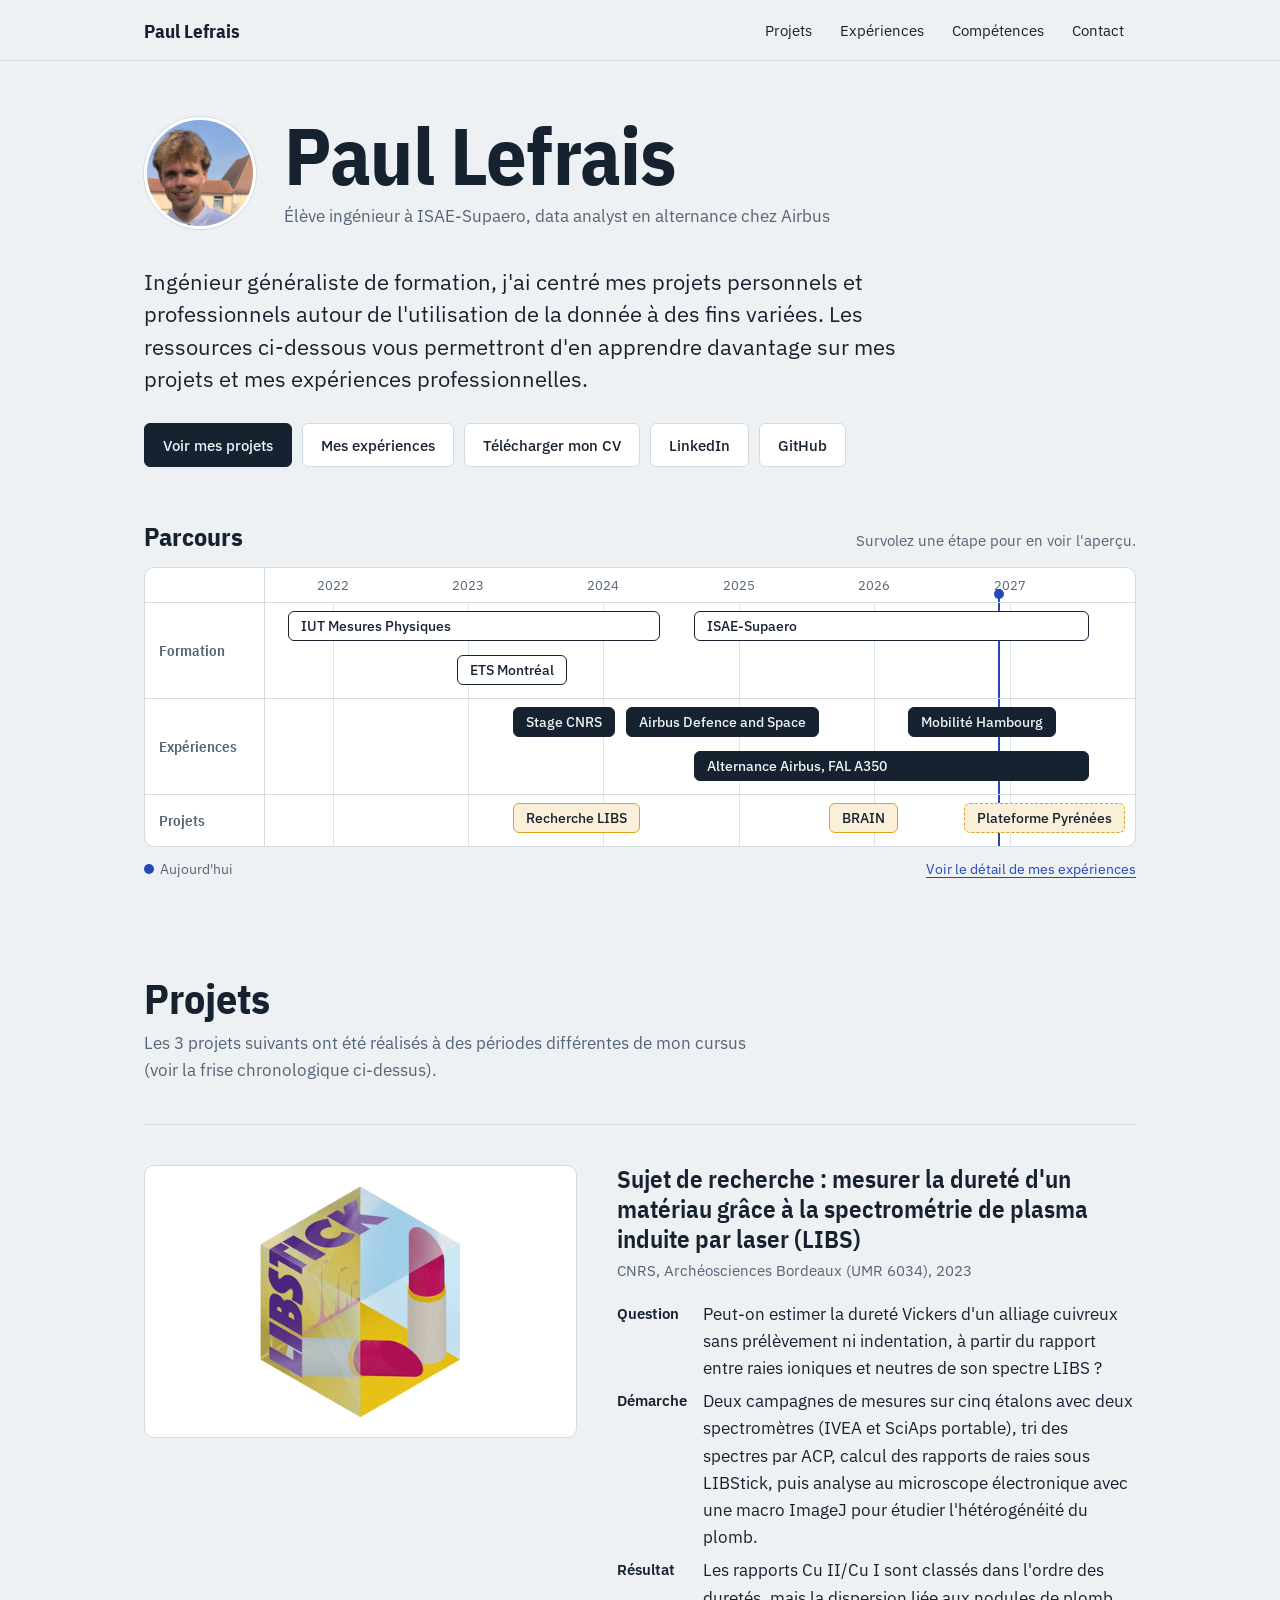
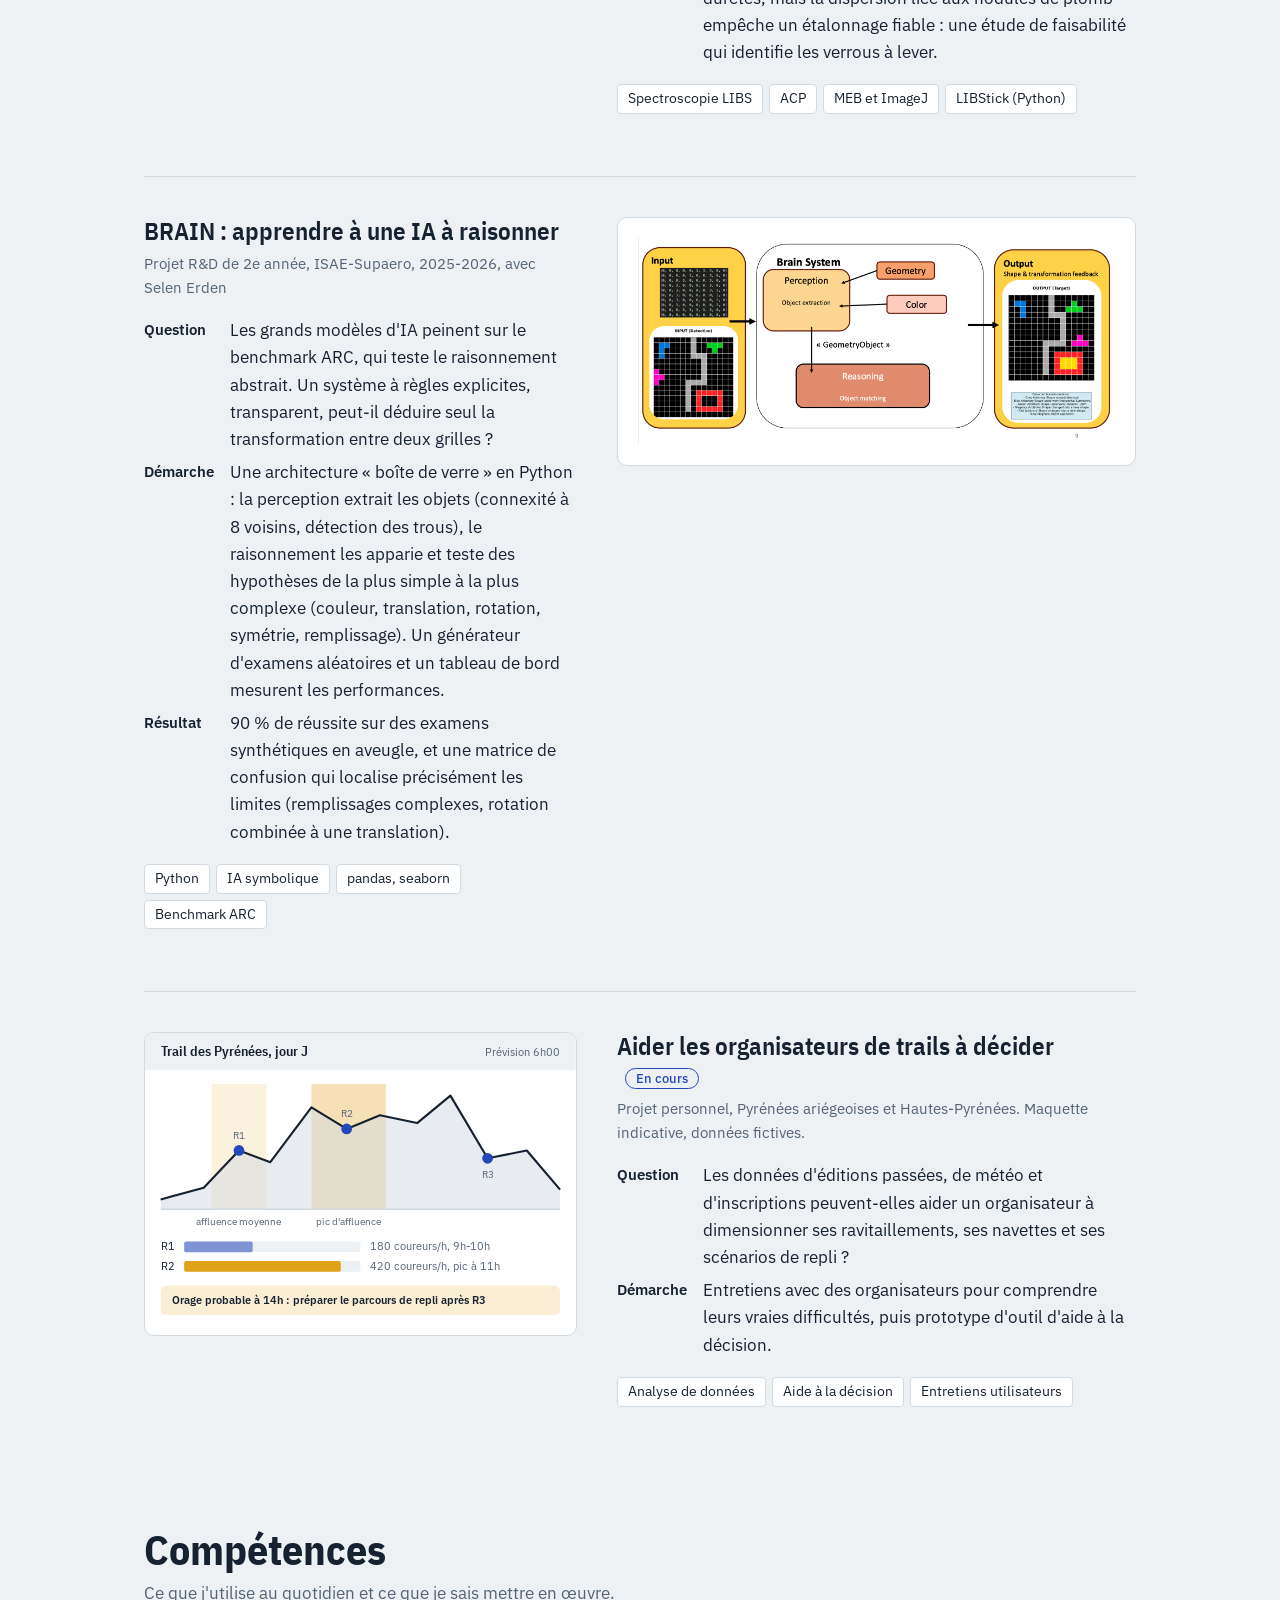
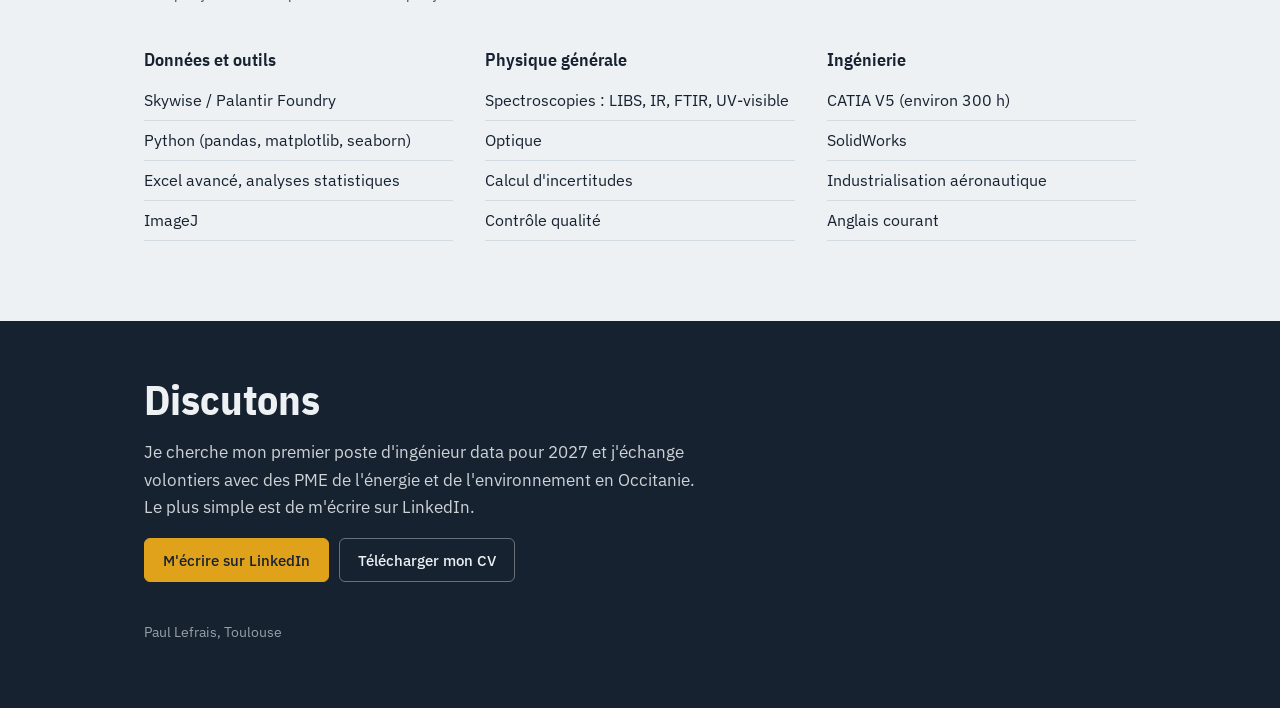
==== commit 40840ee3: "Add files via upload" ====
--- a/index.html
+++ b/index.html
@@ -84,20 +84,16 @@
       <h3>Sujet de recherche : mesurer la dureté d'un matériau grâce à la spectrométrie de plasma induite par laser (LIBS)</h3>
       <p class="ctx">CNRS, Archéosciences Bordeaux (UMR 6034), 2023</p>
       <dl>
-        <dt>Question</dt><dd>Peut-on estimer la dureté d'un alliage cuivreux sans essai mécanique, à partir de son spectre LIBS ?</dd>
-        <dt>Démarche</dt><dd>Acquisition de spectres par spectroscopie de plasma induit par laser (LIBS), puis recherche de corrélations entre l'intensité de certaines raies d'émission et la dureté mesurée des échantillons.</dd>
-        <dt>Livrables</dt><dd>Rapport de recherche et présentation des résultats.</dd>
+        <dt>Question</dt><dd>Peut-on estimer la dureté Vickers d'un alliage cuivreux sans prélèvement ni indentation, à partir du rapport entre raies ioniques et neutres de son spectre LIBS ?</dd>
+        <dt>Démarche</dt><dd>Deux campagnes de mesures sur cinq étalons avec deux spectromètres (IVEA et SciAps portable), tri des spectres par ACP, calcul des rapports de raies sous LIBStick, puis analyse au microscope électronique avec une macro ImageJ pour étudier l'hétérogénéité du plomb.</dd>
+        <dt>Résultat</dt><dd>Les rapports Cu II/Cu I sont classés dans l'ordre des duretés, mais la dispersion liée aux nodules de plomb empêche un étalonnage fiable : une étude de faisabilité qui identifie les verrous à lever.</dd>
       </dl>
-      <ul class="tools"><li>Spectroscopie LIBS</li><li>Analyses statistiques</li><li>Calcul d'incertitudes</li><li>LIBStick</li></ul>
+      <ul class="tools"><li>Spectroscopie LIBS</li><li>ACP</li><li>MEB et ImageJ</li><li>LIBStick (Python)</li></ul>
       <!-- Documents : chaque lien s'affiche automatiquement dès que le fichier existe dans le dossier docs/ -->
       <div class="docs">
         <a class="doc" data-doc href="docs/libs-rapport.pdf" target="_blank" rel="noopener">
           <img class="doc-thumb" src="docs/libs-rapport.jpg" alt="" data-type="PDF">
-          <span><strong>Rapport de recherche</strong><small>PDF, s'ouvre dans un nouvel onglet</small></span>
-        </a>
-        <a class="doc" data-doc href="docs/libs-presentation.pdf" target="_blank" rel="noopener">
-          <img class="doc-thumb" src="docs/libs-presentation.jpg" alt="" data-type="PDF">
-          <span><strong>Présentation</strong><small>PDF, s'ouvre dans un nouvel onglet</small></span>
+          <span><strong>Rapport de stage de recherche</strong><small>PDF, 38 pages</small></span>
         </a>
       </div>
     </div>
@@ -107,38 +103,55 @@
     <div class="fig"><img src="images/brain.png" alt="Schéma du système BRAIN : une grille d'entrée passe par un module de perception (géométrie, couleur) puis un module de raisonnement qui produit la grille de sortie" width="1762" height="766" loading="lazy"></div>
     <div>
       <h3>BRAIN : apprendre à une IA à raisonner</h3>
-      <p class="ctx">Bringing Reasoning to Artificial Intelligence Networks</p>
+      <p class="ctx">Projet R&amp;D de 2e année, ISAE-Supaero, 2025-2026, avec Selen Erden</p>
       <dl>
-        <dt>Question</dt><dd>Comment une IA peut-elle trouver la règle qui transforme une grille de pixels en une autre, comme le ferait un humain ?</dd>
-        <dt>Démarche</dt><dd>Une architecture en deux temps. La perception extrait les objets de la grille (géométrie, couleur) ; le raisonnement les apparie entre entrée et sortie pour en déduire la transformation.</dd>
-        <dt>Livrables</dt><dd>Système fonctionnel et soutenance.</dd>
+        <dt>Question</dt><dd>Les grands modèles d'IA peinent sur le benchmark ARC, qui teste le raisonnement abstrait. Un système à règles explicites, transparent, peut-il déduire seul la transformation entre deux grilles ?</dd>
+        <dt>Démarche</dt><dd>Une architecture « boîte de verre » en Python : la perception extrait les objets (connexité à 8 voisins, détection des trous), le raisonnement les apparie et teste des hypothèses de la plus simple à la plus complexe (couleur, translation, rotation, symétrie, remplissage). Un générateur d'examens aléatoires et un tableau de bord mesurent les performances.</dd>
+        <dt>Résultat</dt><dd>90 % de réussite sur des examens synthétiques en aveugle, et une matrice de confusion qui localise précisément les limites (remplissages complexes, rotation combinée à une translation).</dd>
       </dl>
-      <ul class="tools"><li>Intelligence artificielle</li><li>Raisonnement symbolique</li><li>Vision par objets</li></ul>
+      <ul class="tools"><li>Python</li><li>IA symbolique</li><li>pandas, seaborn</li><li>Benchmark ARC</li></ul>
       <div class="docs">
-        <a class="doc" data-doc href="docs/brain-soutenance.pdf" target="_blank" rel="noopener">
-          <img class="doc-thumb" src="docs/brain-soutenance.jpg" alt="" data-type="PDF">
-          <span><strong>Diaporama de soutenance</strong><small>PDF, s'ouvre dans un nouvel onglet</small></span>
+        <a class="doc" data-doc href="docs/brain-rapport.pdf" target="_blank" rel="noopener">
+          <img class="doc-thumb" src="docs/brain-rapport.jpg" alt="" data-type="PDF">
+          <span><strong>Article de recherche</strong><small>PDF, en anglais</small></span>
+        </a>
+        <a class="doc" data-doc href="docs/brain-presentation.pdf" target="_blank" rel="noopener">
+          <img class="doc-thumb wide" src="docs/brain-presentation.jpg" alt="" data-type="PDF">
+          <span><strong>Présentation de soutenance</strong><small>PDF, février 2026</small></span>
         </a>
       </div>
     </div>
   </article>
 
   <article class="project" id="projet-pyrenees">
-    <div class="fig">
-      <svg viewBox="0 0 420 200" role="img" aria-label="Profil d'altitude d'un trail avec trois ravitaillements">
-        <path d="M10 170 L60 150 L95 90 L130 110 L175 40 L215 75 L250 60 L290 120 L330 100 L370 150 L410 165 L410 185 L10 185 Z" fill="var(--rule)" opacity=".45"/>
-        <path d="M10 170 L60 150 L95 90 L130 110 L175 40 L215 75 L250 60 L290 120 L330 100 L370 150 L410 165" fill="none" stroke="var(--ink)" stroke-width="2.5" stroke-linejoin="round"/>
-        <g font-family="IBM Plex Sans, sans-serif" font-size="11" fill="var(--muted)" text-anchor="middle">
-          <circle cx="95" cy="90" r="6" fill="var(--signal)"/><text x="95" y="72">Ravito 1</text>
-          <circle cx="215" cy="75" r="6" fill="var(--signal)"/><text x="215" y="97">Ravito 2</text>
-          <circle cx="330" cy="100" r="6" fill="var(--signal)"/><text x="330" y="82">Ravito 3</text>
+    <div class="fig dash">
+      <svg viewBox="0 0 440 300" role="img" aria-label="Maquette de l'outil : profil d'altitude du trail avec zones d'affluence prévue aux ravitaillements et alerte météo">
+        <rect x="0" y="0" width="440" height="300" fill="var(--paper)"/>
+        <rect x="0" y="0" width="440" height="38" fill="var(--mist)"/>
+        <text x="16" y="24" font-family="IBM Plex Sans Condensed, Arial Narrow, sans-serif" font-weight="600" font-size="14" fill="var(--ink)">Trail des Pyrénées, jour J</text>
+        <text x="424" y="24" text-anchor="end" font-family="IBM Plex Sans, sans-serif" font-size="11" fill="var(--muted)">Prévision 6h00</text>
+        <rect x="68" y="52" width="56" height="128" fill="var(--signal)" opacity=".14"/>
+        <rect x="170" y="52" width="76" height="128" fill="var(--signal)" opacity=".32"/>
+        <path d="M16 170 L60 158 L96 120 L128 132 L170 76 L206 98 L240 84 L278 92 L312 64 L350 128 L390 120 L424 160 L424 180 L16 180 Z" fill="var(--rule)" opacity=".5"/>
+        <path d="M16 170 L60 158 L96 120 L128 132 L170 76 L206 98 L240 84 L278 92 L312 64 L350 128 L390 120 L424 160" fill="none" stroke="var(--ink)" stroke-width="2.2" stroke-linejoin="round"/>
+        <line x1="16" y1="180" x2="424" y2="180" stroke="var(--rule)" stroke-width="1.5"/>
+        <g font-family="IBM Plex Sans, sans-serif" font-size="10.5" fill="var(--muted)" text-anchor="middle">
+          <circle cx="96" cy="120" r="5.5" fill="var(--accent)"/><text x="96" y="108">R1</text>
+          <circle cx="206" cy="98" r="5.5" fill="var(--accent)"/><text x="206" y="86">R2</text>
+          <circle cx="350" cy="128" r="5.5" fill="var(--accent)"/><text x="350" y="148">R3</text>
+          <text x="96" y="196">affluence moyenne</text><text x="208" y="196">pic d'affluence</text>
         </g>
-        <line x1="10" y1="185" x2="410" y2="185" stroke="var(--rule)" stroke-width="1.5"/>
+        <g font-family="IBM Plex Sans, sans-serif" font-size="11" fill="var(--ink)">
+          <text x="16" y="222">R1</text><rect x="40" y="213" width="180" height="11" rx="2" fill="var(--mist)"/><rect x="40" y="213" width="70" height="11" rx="2" fill="var(--accent)" opacity=".55"/><text x="230" y="222" fill="var(--muted)">180 coureurs/h, 9h-10h</text>
+          <text x="16" y="242">R2</text><rect x="40" y="233" width="180" height="11" rx="2" fill="var(--mist)"/><rect x="40" y="233" width="160" height="11" rx="2" fill="var(--signal)"/><text x="230" y="242" fill="var(--muted)">420 coureurs/h, pic à 11h</text>
+        </g>
+        <rect x="16" y="258" width="408" height="30" rx="6" fill="var(--signal)" opacity=".18"/>
+        <text x="28" y="277" font-family="IBM Plex Sans, sans-serif" font-size="11.5" font-weight="600" fill="var(--ink)">Orage probable à 14h : préparer le parcours de repli après R3</text>
       </svg>
     </div>
     <div>
       <h3>Aider les organisateurs de trails à décider <span class="status">En cours</span></h3>
-      <p class="ctx">Projet personnel, Pyrénées ariégeoises et Hautes-Pyrénées</p>
+      <p class="ctx">Projet personnel, Pyrénées ariégeoises et Hautes-Pyrénées. Maquette indicative, données fictives.</p>
       <dl>
         <dt>Question</dt><dd>Les données d'éditions passées, de météo et d'inscriptions peuvent-elles aider un organisateur à dimensionner ses ravitaillements, ses navettes et ses scénarios de repli ?</dd>
         <dt>Démarche</dt><dd>Entretiens avec des organisateurs pour comprendre leurs vraies difficultés, puis prototype d'outil d'aide à la décision.</dd>
@@ -152,8 +165,8 @@
   <h2>Compétences</h2>
   <p class="lede">Ce que j'utilise au quotidien et ce que je sais mettre en œuvre.</p>
   <div class="skills">
-    <div><h3>Données et outils</h3><ul><li>Skywise / Palantir Foundry</li><li>Excel avancé</li><li>Analyses statistiques</li><li>ImageJ</li></ul></div>
-    <div><h3>Mesure et matériaux</h3><ul><li>Spectroscopie : LIBS, IR, FTIR, UV-visible</li><li>Chromatographie</li><li>Calcul d'incertitudes</li><li>Contrôle qualité</li></ul></div>
+    <div><h3>Données et outils</h3><ul><li>Skywise / Palantir Foundry</li><li>Python (pandas, matplotlib, seaborn)</li><li>Excel avancé, analyses statistiques</li><li>ImageJ</li></ul></div>
+    <div><h3>Physique générale</h3><ul><li>Spectroscopies : LIBS, IR, FTIR, UV-visible</li><li>Optique</li><li>Calcul d'incertitudes</li><li>Contrôle qualité</li></ul></div>
     <div><h3>Ingénierie</h3><ul><li>CATIA V5 (environ 300 h)</li><li>SolidWorks</li><li>Industrialisation aéronautique</li><li>Anglais courant</li></ul></div>
   </div>
 </div></section>
@@ -173,6 +186,25 @@
 </div>
 
 <script>
+/* =====================================================================
+   MENU : surligne l'onglet de la section affichée à l'écran
+   ===================================================================== */
+(function(){
+  const links = [...document.querySelectorAll('.menu a[href^="index.html#"]')];
+  const map = new Map(links.map(a => [a.hash.slice(1), a]));
+  const seen = new Set();
+  const update = () => {
+    links.forEach(a => a.removeAttribute("aria-current"));
+    const ids = [...map.keys()].filter(id => seen.has(id));
+    if (ids.length) map.get(ids[ids.length - 1]).setAttribute("aria-current", "location");
+  };
+  const io = new IntersectionObserver(entries => {
+    entries.forEach(e => e.isIntersecting ? seen.add(e.target.id) : seen.delete(e.target.id));
+    update();
+  }, { rootMargin: "-45% 0px -50% 0px" });
+  map.forEach((a, id) => { const s = document.getElementById(id); if (s) io.observe(s); });
+})();
+
 /* =====================================================================
    FRISE CHRONOLOGIQUE
    Pour ajouter / modifier une étape : édite simplement la liste ci-dessous.
@@ -195,7 +227,7 @@
   { lane:"Expériences", row:0, from:"2023-05", to:"2023-08", label:"Stage CNRS", cls:"exp",
     kind:"Stage de recherche, mai à juillet 2023", title:"CNRS, Archéosciences Bordeaux",
     text:"Mesurer la dureté des matériaux par spectrométrie de plasma induite par laser (LIBS).",
-    img:"images/libs-schema.jpg", link:"experiences.html#cnrs" },
+    img:"images/cnrs-libs-setup.jpg", link:"experiences.html#cnrs" },
   { lane:"Expériences", row:0, from:"2024-03", to:"2024-07", label:"Airbus Defence and Space", cls:"exp",
     kind:"Stage, mars à juin 2024", title:"Airbus Defence and Space, Toulouse",
     text:"Contamination des satellites : validation d'une nouvelle solution d'étalonnage d'un spectromètre FTIR en salle blanche.",
@@ -213,10 +245,9 @@
     kind:"Projet de recherche, 2023", title:"Dureté des matériaux par LIBS",
     text:"Corréler l'intensité de raies d'émission LIBS avec la dureté d'alliages cuivreux.",
     img:"images/libstick.png", link:"#projet-libs" },
-  /* ⚠️ Dates de BRAIN à ajuster */
-  { lane:"Projets", row:0, from:"2025-01", to:"2025-06", label:"BRAIN", cls:"proj",
-    kind:"Projet IA", title:"BRAIN : apprendre à une IA à raisonner",
-    text:"Perception des objets puis raisonnement pour retrouver la transformation d'une grille.",
+  { lane:"Projets", row:0, from:"2025-09", to:"2026-03", label:"BRAIN", cls:"proj",
+    kind:"Projet R&D ISAE-Supaero, soutenu en février 2026", title:"BRAIN : apprendre à une IA à raisonner",
+    text:"Un système à règles explicites qui déduit seul les transformations de grilles du benchmark ARC : 90 % de réussite en aveugle.",
     img:"images/brain.png", link:"#projet-brain" },
   { lane:"Projets", row:0, from:"2026-09", to:"now", label:"Plateforme Pyrénées", cls:"proj ongoing",
     kind:"Projet personnel, en cours", title:"Aide à la décision pour les trails",
--- a/style.css
+++ b/style.css
@@ -36,7 +36,7 @@
 .menu::-webkit-scrollbar{display:none}
 .menu a{padding:8px 12px; border-radius:6px; color:var(--ink); text-decoration:none; font-size:0.95rem; white-space:nowrap}
 .menu a:hover{background:var(--paper)}
-.menu a[aria-current="page"]{background:var(--ink); color:var(--mist)}
+.menu a[aria-current]{background:var(--ink); color:var(--mist)}
 
 /* ---------- Boutons ---------- */
 .actions{display:flex; flex-wrap:wrap; gap:10px}
@@ -103,6 +103,7 @@
 .fig{background:var(--paper); border:1px solid var(--rule); border-radius:10px; padding:20px; display:flex; align-items:center; justify-content:center; min-height:220px}
 .fig.logo img{max-width:200px}
 .fig svg{width:100%; height:auto}
+.fig.dash{padding:0; overflow:hidden; display:block}
 .project h3{font:600 1.55rem/1.2 var(--cond); margin:0 0 4px}
 .ctx{color:var(--muted); font-size:0.95rem; margin:0 0 18px}
 .status{display:inline-block; font:500 0.8rem var(--sans); color:var(--accent); border:1px solid currentColor; border-radius:99px; padding:1px 10px; margin-left:8px; vertical-align:middle}
@@ -116,8 +117,9 @@
 .docs{display:flex; flex-wrap:wrap; gap:12px; margin:22px 0 0}
 .doc{display:flex; align-items:center; gap:12px; padding:8px 14px 8px 8px; background:var(--paper); border:1px solid var(--rule); border-radius:8px; text-decoration:none; color:var(--ink); max-width:100%}
 .doc:hover{border-color:var(--ink)}
-.doc-thumb{width:64px; height:46px; border-radius:4px; object-fit:cover; flex:none; border:1px solid var(--rule)}
-.doc-ph{width:64px; height:46px; border-radius:4px; flex:none; display:flex; align-items:center; justify-content:center; font:700 0.8rem var(--cond); letter-spacing:.04em; color:var(--paper); background:var(--accent)}
+.doc-thumb{width:56px; height:72px; border-radius:4px; object-fit:cover; object-position:top; flex:none; border:1px solid var(--rule); background:#fff}
+.doc-thumb.wide{width:96px; height:54px}
+.doc-ph{width:56px; height:72px; border-radius:4px; flex:none; display:flex; align-items:center; justify-content:center; font:700 0.8rem var(--cond); letter-spacing:.04em; color:var(--paper); background:var(--accent)}
 .doc strong{display:block; font-size:0.93rem; font-weight:500}
 .doc small{color:var(--muted); font-size:0.8rem}
 
@@ -128,7 +130,18 @@
 .skills li{padding:7px 0; border-bottom:1px solid var(--rule); font-size:0.97rem}
 
 /* ---------- Page Expériences ---------- */
-.page-head{padding:56px 0 8px}
+.page-head{padding:40px 0 8px; display:grid; grid-template-columns:minmax(0,1fr) minmax(0,460px); gap:32px; align-items:center}
+/* Parcours en images (en-tête) */
+.xp-map{position:relative; width:100%; aspect-ratio:460/400}
+.xp-map svg{position:absolute; inset:0; width:100%; height:100%; overflow:visible}
+.xp-map path{fill:none; stroke:var(--muted); stroke-width:1.6; stroke-dasharray:5 5}
+.xp-node{position:absolute; width:26%; transform:translate(-50%,-50%); text-align:center; text-decoration:none; color:var(--ink)}
+.xp-node .ring{display:block; aspect-ratio:1; border-radius:50%; overflow:hidden; border:3px solid var(--paper); box-shadow:0 0 0 1.5px var(--rule); transition:transform .2s ease, box-shadow .2s ease}
+.xp-node img{width:100%; height:100%; object-fit:cover}
+.xp-node .cap{position:absolute; top:100%; left:-25%; right:-25%; margin-top:8px; font:600 0.95rem/1.2 var(--cond)}
+.xp-node .cap small{display:block; font:400 0.8rem var(--sans); color:var(--muted)}
+.xp-node:hover .ring,.xp-node:focus-visible .ring{transform:scale(1.07); box-shadow:0 0 0 3px var(--accent)}
+.xp-node:hover .cap{color:var(--accent)}
 .page-head p{color:var(--muted); max-width:60ch; margin:12px 0 0}
 .exp-index{display:flex; flex-wrap:wrap; gap:8px; margin:28px 0 0; padding:0; list-style:none}
 .exp-index a{display:block; padding:6px 12px; border:1px solid var(--rule); border-radius:99px; background:var(--paper); color:var(--ink); text-decoration:none; font-size:0.9rem}
@@ -176,6 +189,10 @@
   .project:nth-of-type(even) .fig{order:0}
   .skills{grid-template-columns:1fr; gap:36px}
   .xp{grid-template-columns:1fr; gap:12px}
+  .page-head{grid-template-columns:1fr; gap:8px}
+  .xp-map{max-width:420px; margin:12px auto 0}
+  .xp-node .cap{font-size:0.82rem}
+  .xp-node .cap small{display:none}
   .xp-when{position:static}
   .xp .pair{grid-template-columns:1fr}
 }
